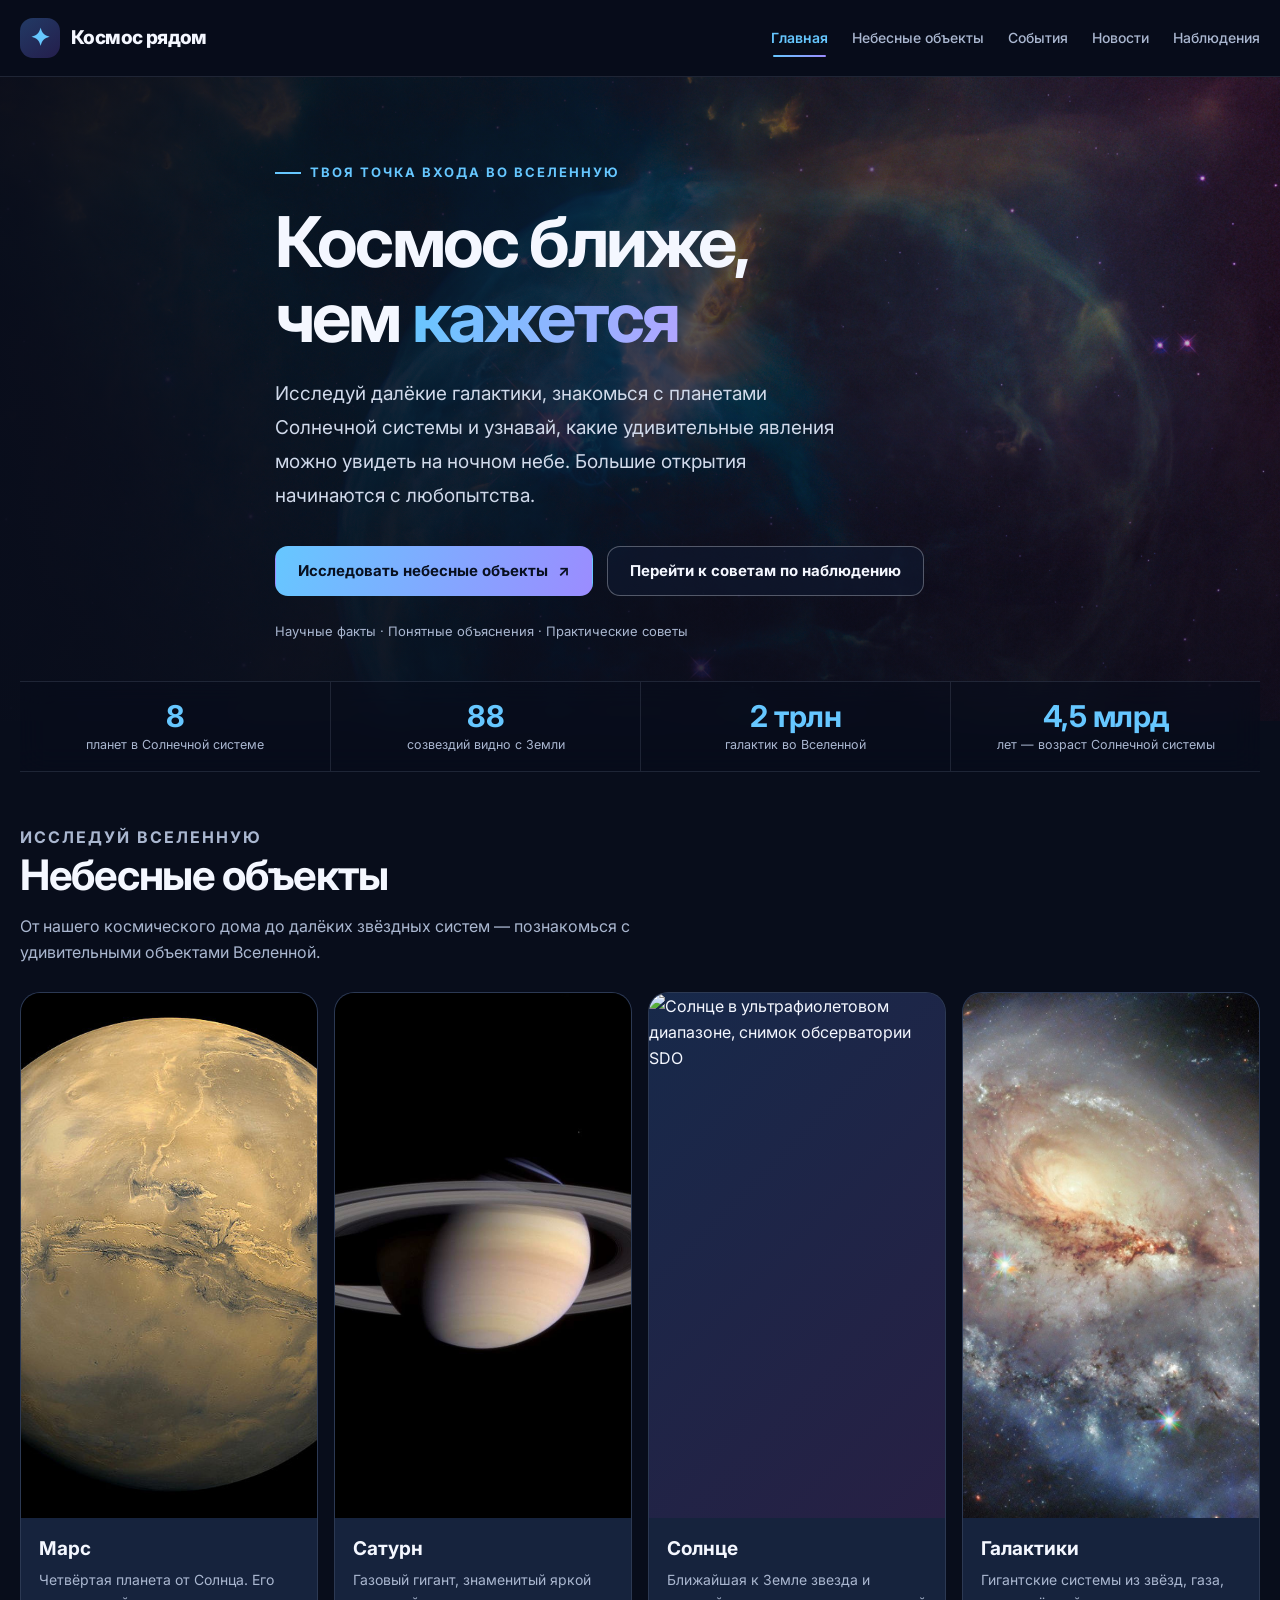
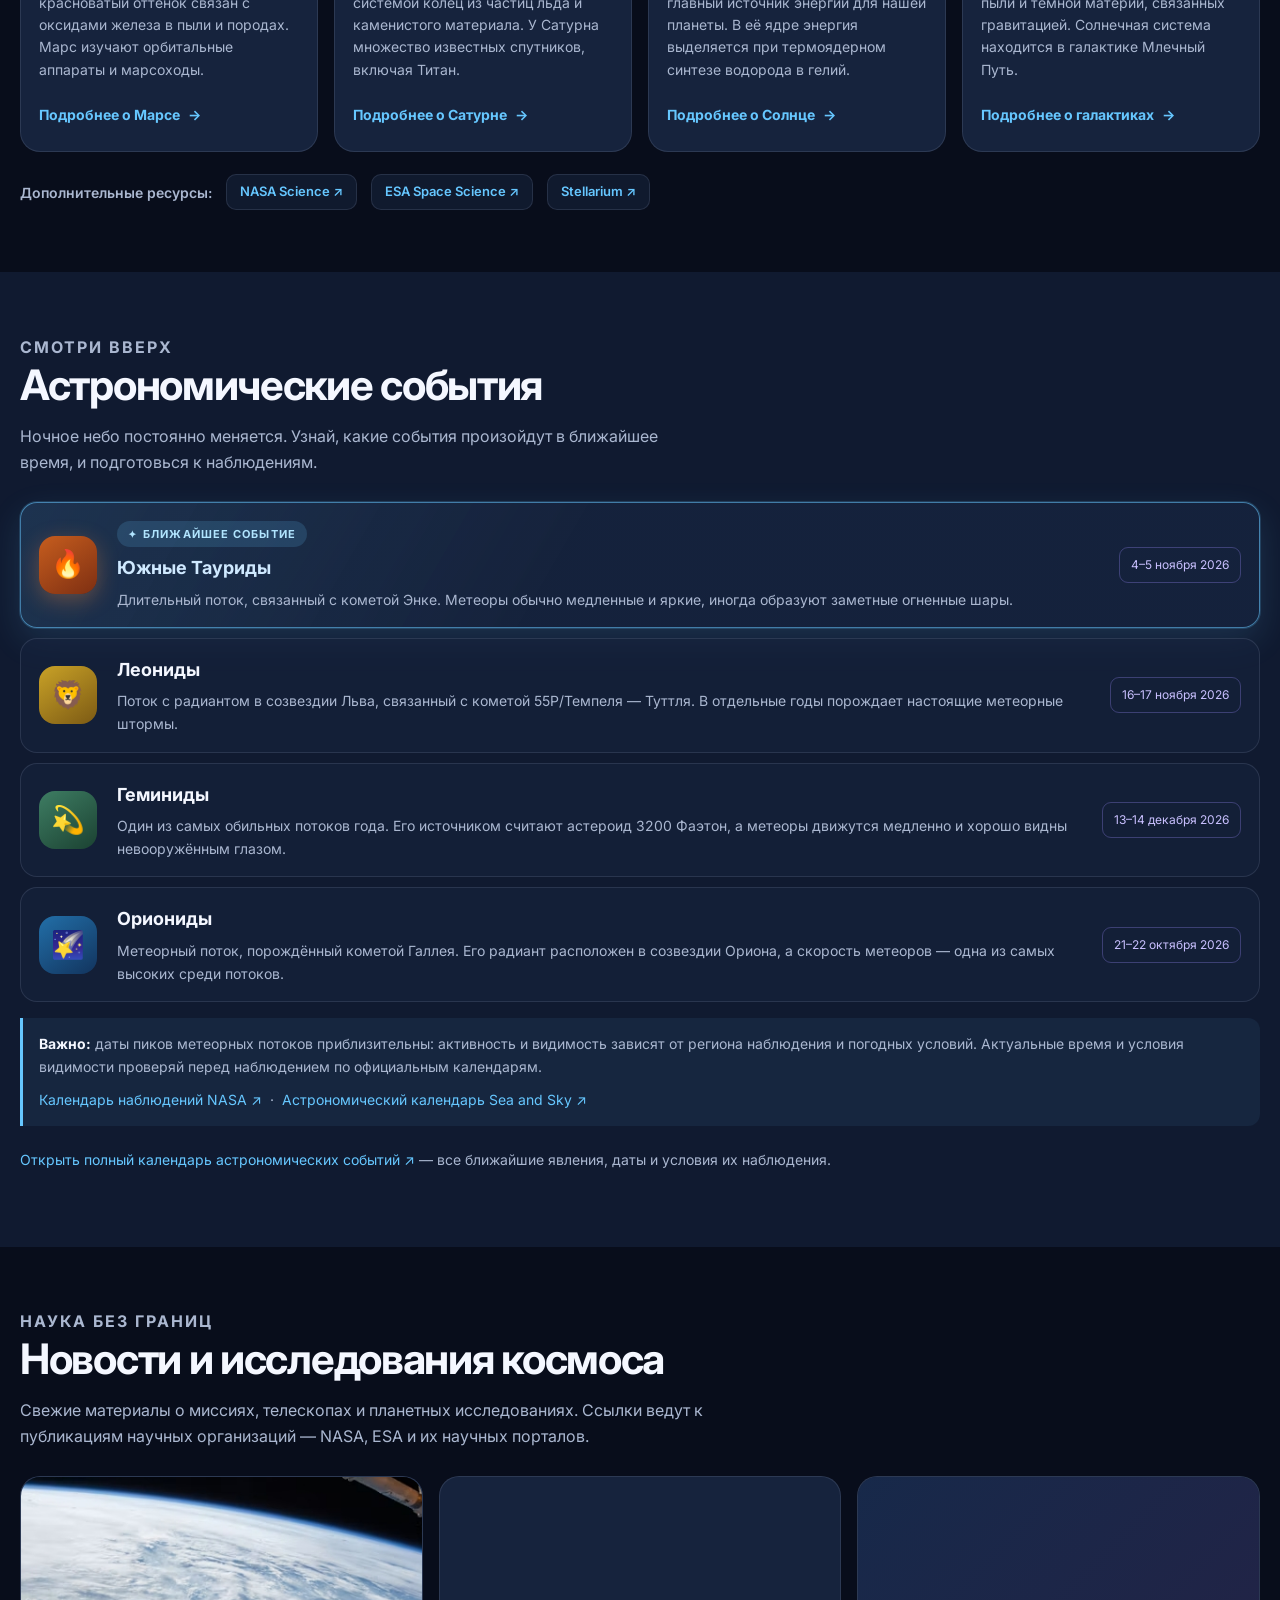
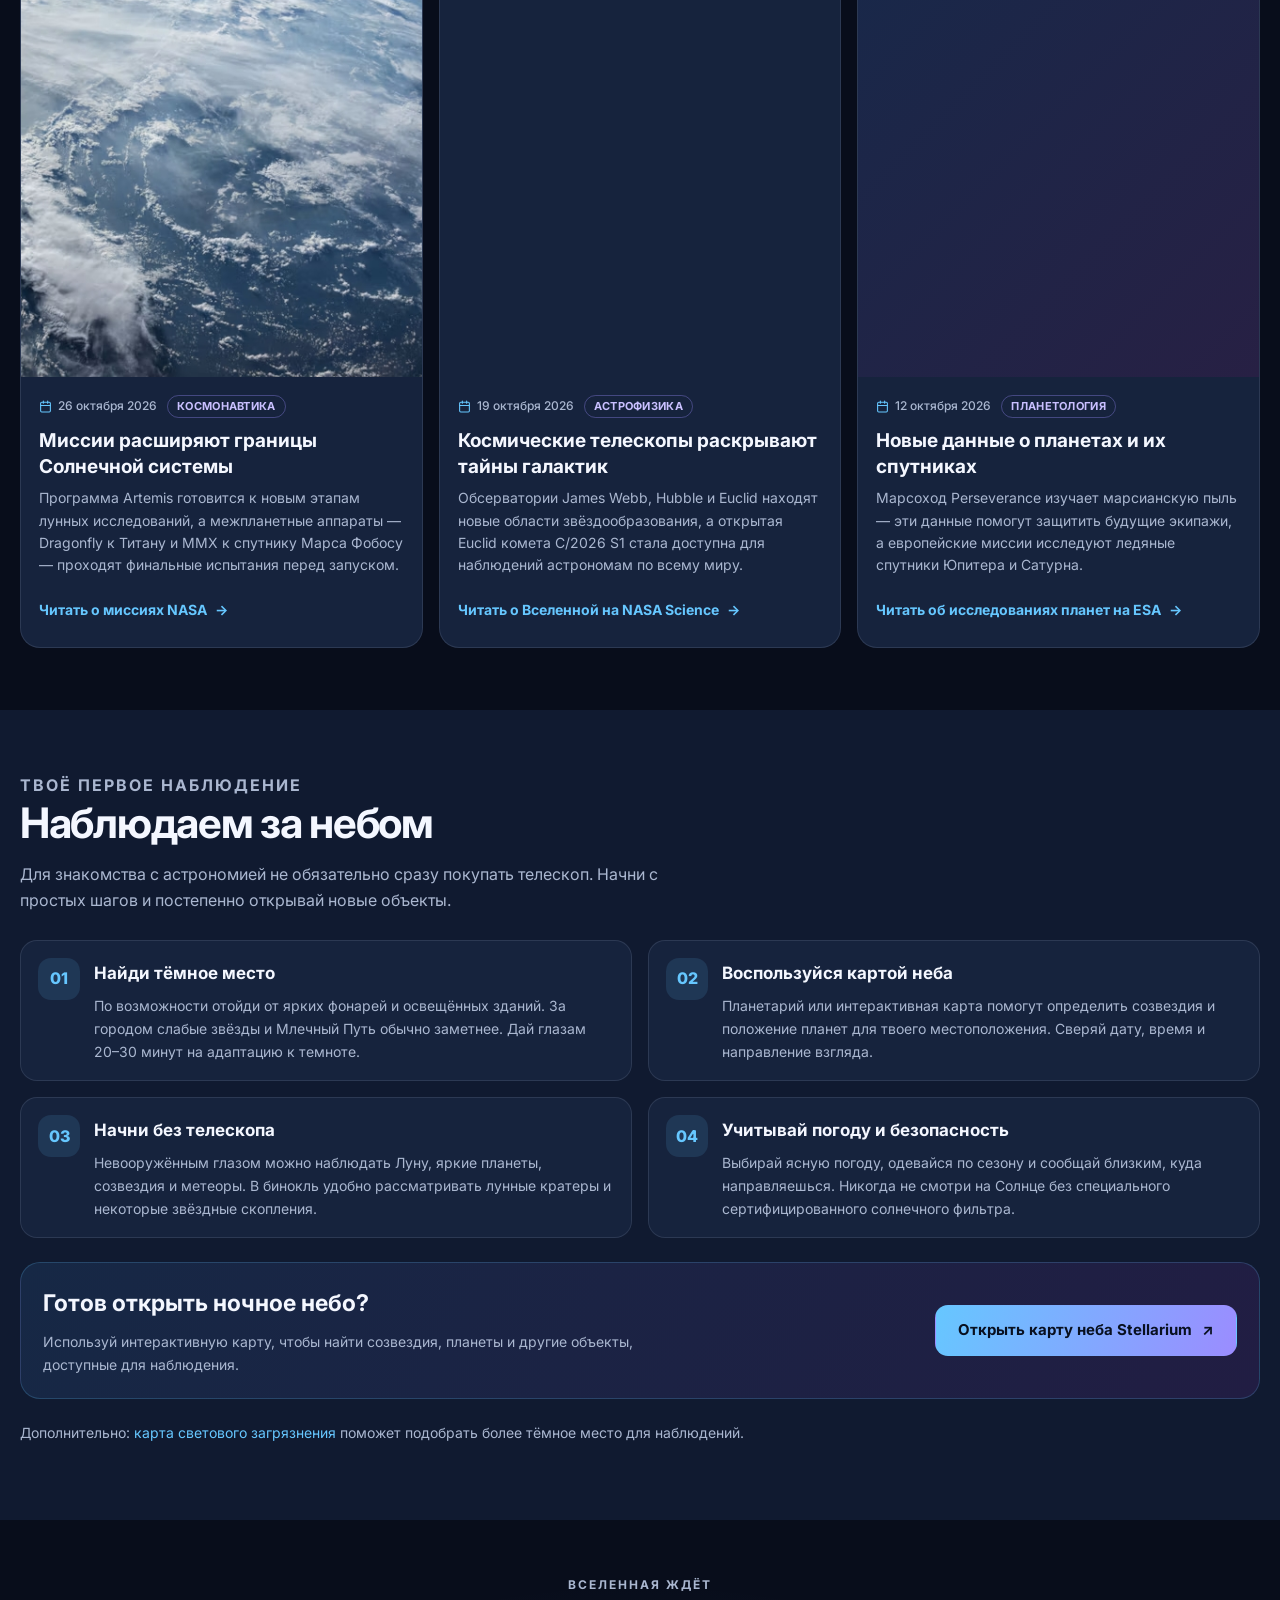
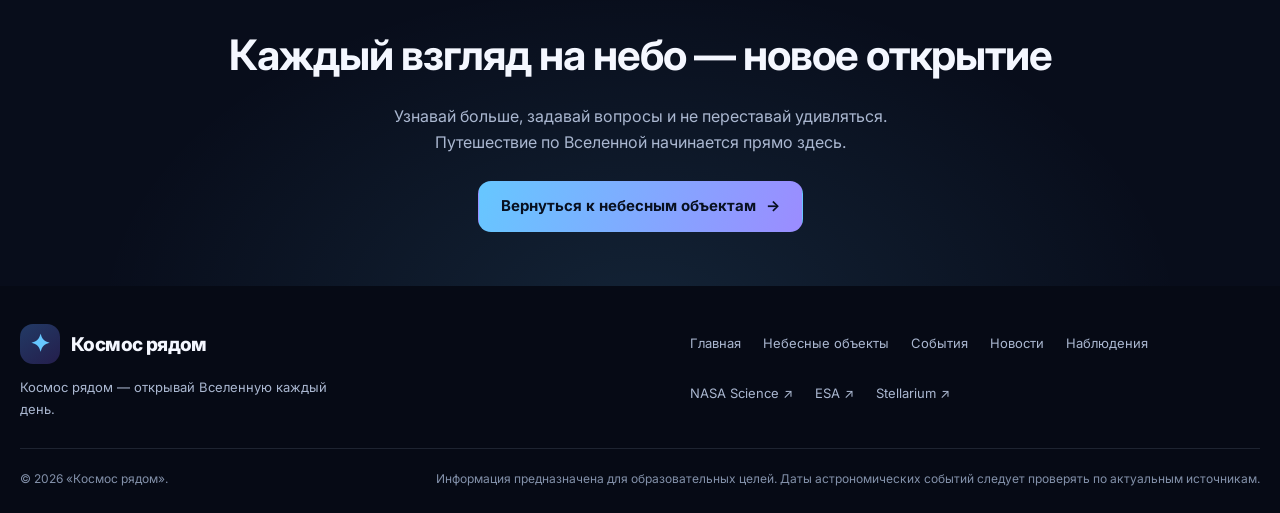
==== index.html @ 954c006a "Добавлены файлы проекта" ====
<!DOCTYPE html>
<html lang="ru">
<head>
  <meta charset="UTF-8">
  <meta name="viewport" content="width=device-width, initial-scale=1.0">
  <meta name="description" content="Космос рядом — новости космоса, астрономические события и советы по наблюдениям. Исследуй планеты, звёзды и галактики вместе с нами.">
  <meta name="theme-color" content="#080D1B">
  <meta name="author" content="Космос рядом">
  <meta name="robots" content="index, follow">
  <title>Космос рядом — новости космоса, события и наблюдения</title>
  <link rel="icon" type="image/svg+xml" href="favicon.svg">

  <meta property="og:type" content="website">
  <meta property="og:locale" content="ru_RU">
  <meta property="og:site_name" content="Космос рядом">
  <meta property="og:title" content="Космос рядом — новости космоса, события и наблюдения">
  <meta property="og:description" content="Новости космоса, астрономические события и советы по наблюдениям за ночным небом.">
  <meta property="og:image" content="https://images.unsplash.com/photo-1462331940025-496dfbfc7564?auto=format&fit=crop&w=1200&q=80">
  <meta name="twitter:card" content="summary_large_image">
  <meta name="twitter:title" content="Космос рядом — новости космоса, события и наблюдения">
  <meta name="twitter:description" content="Новости космоса, астрономические события и советы по наблюдениям за ночным небом.">
  <meta name="twitter:image" content="https://images.unsplash.com/photo-1462331940025-496dfbfc7564?auto=format&fit=crop&w=1200&q=80">

  <link rel="preload" as="image" href="screenshots/главный экран.jpg" fetchpriority="high">

  <link rel="preconnect" href="https://images.unsplash.com">
  <link rel="preconnect" href="https://fonts.googleapis.com">
  <link rel="preconnect" href="https://fonts.gstatic.com" crossorigin>
  <link href="https://fonts.googleapis.com/css2?family=Inter:wght@400;500;600;700;800&display=swap" rel="stylesheet">

  <link rel="stylesheet" href="CSS/style.css">

  <script type="application/ld+json">
  {
    "@context": "https://schema.org",
    "@type": "WebSite",
    "name": "Космос рядом",
    "description": "Новости космоса, астрономические события и советы по наблюдениям за ночным небом.",
    "inLanguage": "ru"
  }
  </script>

  <script type="application/ld+json">
  {
    "@context": "https://schema.org",
    "@type": "ItemList",
    "name": "Новости и исследования космоса",
    "itemListElement": [
      {
        "@type": "ListItem",
        "position": 1,
        "item": {
          "@type": "NewsArticle",
          "headline": "Миссии расширяют границы Солнечной системы",
          "datePublished": "2026-10-26",
          "description": "Программа Artemis, аппараты Dragonfly и MMX — свежие материалы о миссиях NASA и ESA."
        }
      },
      {
        "@type": "ListItem",
        "position": 2,
        "item": {
          "@type": "NewsArticle",
          "headline": "Космические телескопы раскрывают тайны галактик",
          "datePublished": "2026-10-19",
          "description": "Обсерватории James Webb, Hubble и Euclid о новых открытиях во Вселенной."
        }
      },
      {
        "@type": "ListItem",
        "position": 3,
        "item": {
          "@type": "NewsArticle",
          "headline": "Новые данные о планетах и их спутниках",
          "datePublished": "2026-10-12",
          "description": "Марсоход Perseverance и европейские миссии исследуют планеты и их спутники."
        }
      }
    ]
  }
  </script>
</head>

<body>
  <a class="skip-link" href="#main">Перейти к основному содержимому</a>

  <header class="site-header">
    <div class="container header-inner">
      <a class="brand" href="#home" aria-label="Космос рядом — на главную">
        <span class="brand-icon" aria-hidden="true">✦</span>
        <span>Космос рядом</span>
      </a>

      <button class="menu-toggle" type="button"
        aria-label="Открыть меню" aria-expanded="false"
        aria-controls="main-navigation">
        <span></span><span></span><span></span>
      </button>

      <nav class="nav" id="main-navigation" aria-label="Основная навигация">
        <ul class="nav-list">
          <li><a href="#home">Главная</a></li>
          <li><a href="#objects">Небесные объекты</a></li>
          <li><a href="#events">События</a></li>
          <li><a href="#news">Новости</a></li>
          <li><a href="#observations">Наблюдения</a></li>
        </ul>
      </nav>
    </div>
  </header>

  <main id="main">
    <section class="hero" id="home" aria-labelledby="hero-title">
      <div class="container hero-content">
        <p class="eyebrow">Твоя точка входа во Вселенную</p>
        <h1 id="hero-title">Космос ближе,<br>чем <span class="gradient-text">кажется</span></h1>
        <p class="hero-description">
          Исследуй далёкие галактики, знакомься с планетами Солнечной системы
          и узнавай, какие удивительные явления можно увидеть на ночном небе.
          Большие открытия начинаются с любопытства.
        </p>
        <div class="button-row">
          <a class="button" href="#objects">Исследовать небесные объекты <span aria-hidden="true">↗</span></a>
          <a class="button button-secondary" href="#observations">Перейти к советам по наблюдению</a>
        </div>
        <p class="hero-note">Научные факты · Понятные объяснения · Практические советы</p>
      </div>
    </section>

    <section class="stats" aria-label="Вселенная в цифрах">
      <div class="container">
        <div class="stats-panel">
          <div class="stat-item">
            <span class="stat-value">8</span>
            <span class="stat-label">планет в Солнечной системе</span>
          </div>
          <div class="stat-item">
            <span class="stat-value">88</span>
            <span class="stat-label">созвездий видно с Земли</span>
          </div>
          <div class="stat-item">
            <span class="stat-value">2 трлн</span>
            <span class="stat-label">галактик во Вселенной</span>
          </div>
          <div class="stat-item">
            <span class="stat-value">4,5 млрд</span>
            <span class="stat-label">лет — возраст Солнечной системы</span>
          </div>
        </div>
      </div>
    </section>

    <section class="section" id="objects" aria-labelledby="objects-title">
      <div class="container">
        <div class="section-heading">
          <p class="section-label">Исследуй Вселенную</p>
          <h2 id="objects-title">Небесные объекты</h2>
          <p>От нашего космического дома до далёких звёздных систем —
            познакомься с удивительными объектами Вселенной.</p>
        </div>

        <div class="object-grid">
          <article class="card">
            <img class="card-image"
              src="screenshots/марс1.jpg"
              alt="Красноватая поверхность Марса" width="700" height="525"
              loading="lazy" decoding="async">
            <div class="card-content">
              <h3>Марс</h3>
              <p>Четвёртая планета от Солнца. Его красноватый оттенок связан
                с оксидами железа в пыли и породах. Марс изучают орбитальные
                аппараты и марсоходы.</p>
              <a class="text-link" href="https://science.nasa.gov/mars/"
                target="_blank" rel="noopener noreferrer">
                Подробнее о Марсе <span aria-hidden="true">→</span>
              </a>
            </div>
          </article>

          <article class="card">
            <img class="card-image"
              src="screenshots/сатурн1.jpg"
              alt="Сатурн с его выразительной системой колец" width="700" height="525"
              loading="lazy" decoding="async">
            <div class="card-content">
              <h3>Сатурн</h3>
              <p>Газовый гигант, знаменитый яркой системой колец из частиц
                льда и каменистого материала. У Сатурна множество известных
                спутников, включая Титан.</p>
              <a class="text-link" href="https://science.nasa.gov/saturn/"
                target="_blank" rel="noopener noreferrer">
                Подробнее о Сатурне <span aria-hidden="true">→</span>
              </a>
            </div>
          </article>

          <article class="card">
            <img class="card-image"
              src="https://upload.wikimedia.org/wikipedia/commons/thumb/8/80/SDO_20160511_001147_4096_0171_%28AIA%29.jpg/1280px-SDO_20160511_001147_4096_0171_%28AIA%29.jpg"
              alt="Солнце в ультрафиолетовом диапазоне, снимок обсерватории SDO"
              width="700" height="525" loading="lazy" decoding="async">
            <div class="card-content">
              <h3>Солнце</h3>
              <p>Ближайшая к Земле звезда и главный источник энергии для
                нашей планеты. В её ядре энергия выделяется при термоядерном
                синтезе водорода в гелий.</p>
              <a class="text-link" href="https://science.nasa.gov/sun/"
                target="_blank" rel="noopener noreferrer">
                Подробнее о Солнце <span aria-hidden="true">→</span>
              </a>
            </div>
          </article>

          <article class="card">
            <img class="card-image"
              src="screenshots/галактика1.jpg"
              alt="Звёзды и светящиеся облака далёкой галактики" width="700" height="525"
              loading="lazy" decoding="async">
            <div class="card-content">
              <h3>Галактики</h3>
              <p>Гигантские системы из звёзд, газа, пыли и тёмной материи,
                связанных гравитацией. Солнечная система находится в
                галактике Млечный Путь.</p>
              <a class="text-link" href="https://science.nasa.gov/universe/galaxies/"
                target="_blank" rel="noopener noreferrer">
                Подробнее о галактиках <span aria-hidden="true">→</span>
              </a>
            </div>
          </article>
        </div>
        <div class="resource-links">
          <span class="resource-links-label">Дополнительные ресурсы:</span>
          <a href="https://science.nasa.gov/" target="_blank" rel="noopener noreferrer">NASA Science ↗</a>
          <a href="https://www.esa.int/Science_Exploration/Space_Science"
            target="_blank" rel="noopener noreferrer">ESA Space Science ↗</a>
          <a href="https://stellarium-web.org/"
            target="_blank" rel="noopener noreferrer">Stellarium ↗</a>
        </div>
      </div>
    </section>

    <section class="section section-alt" id="events" aria-labelledby="events-title">
      <div class="container">
        <div class="section-heading">
          <p class="section-label">Смотри вверх</p>
          <h2 id="events-title">Астрономические события</h2>
          <p>Ночное небо постоянно меняется. Узнай, какие события произойдут
            в ближайшее время, и подготовься к наблюдениям.</p>
        </div>

        <div class="event-list">
          <!-- Ближайшее предстоящее событие (актуально на 27.10.2026): Южные Тауриды 4–5 ноября -->
          <article class="event-item event-item--highlight">
            <div class="event-icon event-icon--orange" aria-hidden="true">🔥</div>
            <div>
              <span class="event-soon">Ближайшее событие</span>
              <h3>Южные Тауриды</h3>
              <p>Длительный поток, связанный с кометой Энке. Метеоры обычно
                медленные и яркие, иногда образуют заметные огненные шары.</p>
            </div>
            <span class="event-tag">4–5 ноября 2026</span>
          </article>

          <article class="event-item">
            <div class="event-icon event-icon--gold" aria-hidden="true">🦁</div>
            <div>
              <h3>Леониды</h3>
              <p>Поток с радиантом в созвездии Льва, связанный с кометой
                55P/Темпеля — Туттля. В отдельные годы порождает настоящие
                метеорные штормы.</p>
            </div>
            <span class="event-tag">16–17 ноября 2026</span>
          </article>

          <article class="event-item">
            <div class="event-icon event-icon--green" aria-hidden="true">💫</div>
            <div>
              <h3>Геминиды</h3>
              <p>Один из самых обильных потоков года. Его источником считают
                астероид 3200 Фаэтон, а метеоры движутся медленно и хорошо
                видны невооружённым глазом.</p>
            </div>
            <span class="event-tag">13–14 декабря 2026</span>
          </article>

          <!-- Событие уже прошло (21–22 октября 2026) — размещено последним -->
          <article class="event-item">
            <div class="event-icon event-icon--blue" aria-hidden="true">🌠</div>
            <div>
              <h3>Ориониды</h3>
              <p>Метеорный поток, порождённый кометой Галлея. Его радиант
                расположен в созвездии Ориона, а скорость метеоров — одна
                из самых высоких среди потоков.</p>
            </div>
            <span class="event-tag">21–22 октября 2026</span>
          </article>
        </div>

        <div class="notice">
          <strong>Важно:</strong> даты пиков метеорных потоков приблизительны:
          активность и видимость зависят от региона наблюдения и погодных
          условий. Актуальные время и условия видимости проверяй перед
          наблюдением по официальным календарям.
          <p style="margin: 10px 0 0;">
            <a href="https://science.nasa.gov/skywatching/"
              target="_blank" rel="noopener noreferrer">Календарь наблюдений NASA ↗</a>
            &nbsp;·&nbsp;
            <a href="https://www.seasky.org/astronomy/astronomy-calendar-current.html"
              target="_blank" rel="noopener noreferrer">Астрономический календарь Sea and Sky ↗</a>
          </p>
        </div>

        <p class="section-bottom">
          <a href="https://science.nasa.gov/skywatching/"
            target="_blank" rel="noopener noreferrer">
            Открыть полный календарь астрономических событий ↗
          </a>
          — все ближайшие явления, даты и условия их наблюдения.
        </p>
      </div>
    </section>

    <section class="section" id="news" aria-labelledby="news-title">
      <div class="container">
        <div class="section-heading">
          <p class="section-label">Наука без границ</p>
          <h2 id="news-title">Новости и исследования космоса</h2>
          <p>Свежие материалы о миссиях, телескопах и планетных исследованиях.
            Ссылки ведут к публикациям научных организаций — NASA, ESA
            и их научных порталов.</p>
        </div>

        <div class="news-grid">
          <article class="card news-card" aria-labelledby="news-1-title">
            <img class="card-image"
              src="screenshots/спутник.jpg"
              alt="Искусственный спутник на орбите, вид из космоса" width="800" height="500"
              loading="lazy" decoding="async">
            <div class="card-content">
              <div class="news-meta">
                <time datetime="2026-10-26">26 октября 2026</time>
                <span class="news-category">Космонавтика</span>
              </div>
              <h3 id="news-1-title">Миссии расширяют границы Солнечной системы</h3>
              <p>Программа Artemis готовится к новым этапам лунных исследований,
                а межпланетные аппараты — Dragonfly к Титану и MMX к спутнику
                Марса Фобосу — проходят финальные испытания перед запуском.</p>
              <a class="text-link" href="https://www.nasa.gov/missions/"
                target="_blank" rel="noopener noreferrer">
                Читать о миссиях NASA <span aria-hidden="true">→</span>
              </a>
            </div>
          </article>

          <article class="card news-card" aria-labelledby="news-2-title">
            <img class="card-image"
              src="screenshots/галактика2.jpg"
              alt="Звёздные скопления и газовые облака в космосе"
              width="800" height="500" loading="lazy" decoding="async">
            <div class="card-content">
              <div class="news-meta">
                <time datetime="2026-10-19">19 октября 2026</time>
                <span class="news-category">Астрофизика</span>
              </div>
              <h3 id="news-2-title">Космические телескопы раскрывают тайны галактик</h3>
              <p>Обсерватории James Webb, Hubble и Euclid находят новые области
                звёздообразования, а открытая Euclid комета C/2026 S1 стала
                доступна для наблюдений астрономам по всему миру.</p>
              <a class="text-link" href="https://science.nasa.gov/universe/"
                target="_blank" rel="noopener noreferrer">
                Читать о Вселенной на NASA Science <span aria-hidden="true">→</span>
              </a>
            </div>
          </article>

          <article class="card news-card" aria-labelledby="news-3-title">
            <img class="card-image"
              src="screenshots/планеты.jpg"
              alt="Планета Сатурн, объект планетных исследований"
              width="800" height="500" loading="lazy" decoding="async">
            <div class="card-content">
              <div class="news-meta">
                <time datetime="2026-10-12">12 октября 2026</time>
                <span class="news-category">Планетология</span>
              </div>
              <h3 id="news-3-title">Новые данные о планетах и их спутниках</h3>
              <p>Марсоход Perseverance изучает марсианскую пыль — эти данные
                помогут защитить будущие экипажи, а европейские миссии исследуют
                ледяные спутники Юпитера и Сатурна.</p>
              <a class="text-link" href="https://www.esa.int/Science_Exploration/Space_Science"
                target="_blank" rel="noopener noreferrer">
                Читать об исследованиях планет на ESA <span aria-hidden="true">→</span>
              </a>
            </div>
          </article>
        </div>
      </div>
    </section>

    <section class="section section-alt" id="observations" aria-labelledby="observations-title">
      <div class="container">
        <div class="section-heading">
          <p class="section-label">Твоё первое наблюдение</p>
          <h2 id="observations-title">Наблюдаем за небом</h2>
          <p>Для знакомства с астрономией не обязательно сразу покупать телескоп.
            Начни с простых шагов и постепенно открывай новые объекты.</p>
        </div>

        <div class="tips-grid">
          <article class="tip-card">
            <span class="tip-number" aria-hidden="true">01</span>
            <div>
              <h3>Найди тёмное место</h3>
              <p>По возможности отойди от ярких фонарей и освещённых зданий.
                За городом слабые звёзды и Млечный Путь обычно заметнее.
                Дай глазам 20–30 минут на адаптацию к темноте.</p>
            </div>
          </article>

          <article class="tip-card">
            <span class="tip-number" aria-hidden="true">02</span>
            <div>
              <h3>Воспользуйся картой неба</h3>
              <p>Планетарий или интерактивная карта помогут определить
                созвездия и положение планет для твоего местоположения.
                Сверяй дату, время и направление взгляда.</p>
            </div>
          </article>

          <article class="tip-card">
            <span class="tip-number" aria-hidden="true">03</span>
            <div>
              <h3>Начни без телескопа</h3>
              <p>Невооружённым глазом можно наблюдать Луну, яркие планеты,
                созвездия и метеоры. В бинокль удобно рассматривать лунные
                кратеры и некоторые звёздные скопления.</p>
            </div>
          </article>

          <article class="tip-card">
            <span class="tip-number" aria-hidden="true">04</span>
            <div>
              <h3>Учитывай погоду и безопасность</h3>
              <p>Выбирай ясную погоду, одевайся по сезону и сообщай близким,
                куда направляешься. Никогда не смотри на Солнце без
                специального сертифицированного солнечного фильтра.</p>
            </div>
          </article>
        </div>

        <div class="observation-cta">
          <div>
            <h3>Готов открыть ночное небо?</h3>
            <p>Используй интерактивную карту, чтобы найти созвездия,
              планеты и другие объекты, доступные для наблюдения.</p>
          </div>
          <a class="button" href="https://stellarium-web.org/"
            target="_blank" rel="noopener noreferrer">
            Открыть карту неба Stellarium <span aria-hidden="true">↗</span>
          </a>
        </div>

        <p class="section-bottom">
          Дополнительно:
          <a href="https://www.lightpollutionmap.info/"
            target="_blank" rel="noopener noreferrer">карта светового загрязнения</a>
          поможет подобрать более тёмное место для наблюдений.
        </p>
      </div>
    </section>

    <section class="closing" aria-labelledby="closing-title">
      <div class="container">
        <p class="section-label">Вселенная ждёт</p>
        <h2 id="closing-title">Каждый взгляд на небо — новое открытие</h2>
        <p>Узнавай больше, задавай вопросы и не переставай удивляться.
          Путешествие по Вселенной начинается прямо здесь.</p>
        <a class="button" href="#objects">Вернуться к небесным объектам <span aria-hidden="true">→</span></a>
      </div>
    </section>
  </main>

  <footer class="site-footer">
    <div class="container">
      <div class="footer-main">
        <div class="footer-brand">
          <a class="brand" href="#home">
            <span class="brand-icon" aria-hidden="true">✦</span>
            <span>Космос рядом</span>
          </a>
          <p>Космос рядом — открывай Вселенную каждый день.</p>
        </div>

        <nav class="footer-links" aria-label="Навигация в подвале">
          <a href="#home">Главная</a>
          <a href="#objects">Небесные объекты</a>
          <a href="#events">События</a>
          <a href="#news">Новости</a>
          <a href="#observations">Наблюдения</a>
          <a href="https://science.nasa.gov/"
            target="_blank" rel="noopener noreferrer">NASA Science ↗</a>
          <a href="https://www.esa.int/"
            target="_blank" rel="noopener noreferrer">ESA ↗</a>
          <a href="https://stellarium-web.org/"
            target="_blank" rel="noopener noreferrer">Stellarium ↗</a>
        </nav>
      </div>

      <div class="footer-bottom">
        <p>© <span id="current-year">2026</span> «Космос рядом».</p>
        <p>Информация предназначена для образовательных целей.
          Даты астрономических событий следует проверять по актуальным источникам.</p>
      </div>
    </div>
  </footer>

  <script src="js/main.js"></script>
</body>
</html>
---- CSS/style.css ----
:root {
  --bg: #080D1B;
  --section: #101A30;
  --card: #16233D;
  --text: #F4F7FF;
  --muted: #AAB7D0;
  --blue: #66C7FF;
  --purple: #9B8CFF;
  --border: rgba(170, 183, 208, .15);
  --radius: 20px;
  --container: 1700px;
  --header-height: 76px;
}

* {
  box-sizing: border-box;
}

html {
  scroll-behavior: smooth;
  scroll-padding-top: calc(var(--header-height) + 18px);
}

body {
  margin: 0;
  background: var(--bg);
  color: var(--text);
  font-family: Inter, -apple-system, BlinkMacSystemFont, "Segoe UI",
    sans-serif;
  font-size: 16px;
  line-height: 1.65;
  overflow-wrap: break-word;
}

img {
  display: block;
  max-width: 100%;
}

a {
  color: var(--blue);
  text-decoration: none;
}

a:hover {
  color: #B1E5FF;
}

a:focus-visible,
button:focus-visible {
  outline: 3px solid var(--blue);
  outline-offset: 4px;
}

button,
a {
  -webkit-tap-highlight-color: transparent;
}

button {
  font: inherit;
}

.container {
  width: min(var(--container), calc(100% - 40px));
  margin-inline: auto;
}

.skip-link {
  position: fixed;
  top: 8px;
  left: 8px;
  z-index: 2000;
  padding: 12px 16px;
  color: var(--bg);
  background: var(--blue);
  border-radius: 8px;
  transform: translateY(-160%);
}

.skip-link:focus {
  transform: translateY(0);
}

.site-header {
  position: sticky;
  top: 0;
  z-index: 1000;
  min-height: var(--header-height);
  background: rgba(8, 13, 27, .94);
  border-bottom: 1px solid var(--border);
  backdrop-filter: blur(18px);
}

.header-inner {
  min-height: var(--header-height);
  display: flex;
  align-items: center;
  justify-content: space-between;
  gap: 20px;
}

.brand {
  display: inline-flex;
  align-items: center;
  gap: 11px;
  color: var(--text);
  font-size: 19px;
  font-weight: 800;
  letter-spacing: -.6px;
  white-space: nowrap;
}

.brand-icon {
  display: grid;
  width: 40px;
  height: 40px;
  place-items: center;
  border-radius: 13px;
  color: var(--blue);
  background: linear-gradient(145deg, #223A65, #241E4C);
  font-size: 24px;
}

.nav-list {
  display: flex;
  align-items: center;
  gap: 24px;
  margin: 0;
  padding: 0;
  list-style: none;
}

.nav-list a {
  position: relative;
  display: inline-flex;
  align-items: center;
  min-height: 44px;
  color: var(--muted);
  font-size: 14px;
  font-weight: 500;
  transition: color .2s ease;
}

.nav-list a::after {
  position: absolute;
  right: 2px;
  bottom: 3px;
  left: 2px;
  height: 2px;
  content: "";
  border-radius: 2px;
  background: linear-gradient(90deg, var(--blue), #9B8CFF);
  opacity: 0;
  transform: scaleX(.35);
  transition: opacity .25s ease, transform .25s ease;
}

.nav-list a:hover,
.nav-list a:focus-visible {
  color: var(--blue);
}

.nav-list a.is-active {
  color: var(--blue);
  font-weight: 600;
}

.nav-list a.is-active::after {
  opacity: 1;
  transform: scaleX(1);
}

.menu-toggle {
  display: none;
  width: 46px;
  height: 46px;
  padding: 10px;
  border: 1px solid var(--border);
  border-radius: 12px;
  background: var(--card);
  color: var(--text);
  cursor: pointer;
}

.menu-toggle span {
  display: block;
  width: 22px;
  height: 2px;
  margin: 5px auto;
  background: currentColor;
  border-radius: 2px;
}

.hero {
  position: relative;
  isolation: isolate;
  display: flex;
  min-height: 560px;
  align-items: center;
  overflow: hidden;
  background: #0B1226;
}

.hero::before {
  position: absolute;
  z-index: -2;
  inset: 0;
  content: "";
  background:
    linear-gradient(90deg, rgba(8,13,27,.97) 0%,
      rgba(8,13,27,.82) 43%, rgba(8,13,27,.2) 100%),
    linear-gradient(0deg, rgba(8,13,27,.6), transparent 60%),
    url("../screenshots/главный экран.jpg")
    center 45% / cover no-repeat;
}

.hero::after {
  position: absolute;
  z-index: -1;
  top: 8%;
  right: 8%;
  width: 300px;
  height: 300px;
  content: "";
  background: rgba(102,199,255,.12);
  filter: blur(100px);
  border-radius: 50%;
  pointer-events: none;
}

.hero-content {
  max-width: 730px;
  padding-block: 78px;
}

.eyebrow {
  display: inline-flex;
  align-items: center;
  gap: 9px;
  margin: 0 0 20px;
  color: var(--blue);
  font-size: 13px;
  font-weight: 700;
  letter-spacing: 2px;
  text-transform: uppercase;
}

.eyebrow::before {
  width: 26px;
  height: 2px;
  content: "";
  background: var(--blue);
}

h1,
h2,
h3,
p {
  margin-top: 0;
}

h1 {
  max-width: 760px;
  margin-bottom: 22px;
  font-size: clamp(38px, 6.3vw, 70px);
  line-height: 1.08;
  letter-spacing: -2.8px;
}

.gradient-text {
  color: var(--blue);
  background: linear-gradient(100deg, #66C7FF, #B1A5FF);
  -webkit-background-clip: text;
  background-clip: text;
  -webkit-text-fill-color: transparent;
}

.hero-description {
  max-width: 570px;
  margin-bottom: 32px;
  color: #D0D9EA;
  font-size: clamp(16px, 2vw, 19px);
  line-height: 1.8;
}

.button-row {
  display: flex;
  flex-wrap: wrap;
  align-items: center;
  gap: 14px;
}

.button {
  display: inline-flex;
  min-height: 50px;
  align-items: center;
  justify-content: center;
  gap: 10px;
  padding: 12px 22px;
  border: 1px solid transparent;
  border-radius: 13px;
  background: linear-gradient(110deg, #66C7FF, #9B8CFF);
  color: #081020;
  font-size: 15px;
  font-weight: 700;
  text-align: center;
  cursor: pointer;
  transition: transform .2s ease, box-shadow .2s ease;
}

.button:hover {
  color: #081020;
  box-shadow: 0 8px 30px rgba(102,199,255,.2);
  transform: translateY(-2px);
}

.button-secondary {
  border-color: rgba(244,247,255,.3);
  background: rgba(16,26,48,.65);
  color: var(--text);
}

.button-secondary:hover {
  color: var(--text);
  background: rgba(22,35,61,.95);
}

.hero-note {
  margin: 25px 0 0;
  color: var(--muted);
  font-size: 13px;
}

/* Статистика: минималистичный переход от главного экрана к контенту */
.stats {
  position: relative;
  z-index: 2;
  margin-top: -40px;
  padding-bottom: 26px;
}

.stats + .section {
  padding-top: 26px;
}

.stats-panel {
  display: grid;
  grid-template-columns: repeat(4, minmax(0, 1fr));
  border-top: 1px solid var(--border);
  border-bottom: 1px solid var(--border);
  background: rgba(8, 13, 27, .6);
  backdrop-filter: blur(14px);
  -webkit-backdrop-filter: blur(14px);
}

.stat-item {
  min-width: 0;
  padding: 16px 14px;
  text-align: center;
}

.stat-item + .stat-item {
  border-left: 1px solid var(--border);
}

.stat-value {
  display: block;
  margin-bottom: 2px;
  font-size: clamp(23px, 3vw, 30px);
  font-weight: 700;
  line-height: 1.2;
  letter-spacing: -.5px;
  color: var(--blue);
}

.stat-label {
  display: block;
  color: var(--muted);
  font-size: 12.5px;
  line-height: 1.5;
}

.section {
  padding-block: 62px;
}

.section-alt {
  background: var(--section);
}

.section-heading {
  max-width: 690px;
  margin-bottom: 26px;
}

.section-heading h2 {
  margin-bottom: 12px;
  font-size: clamp(29px, 4vw, 42px);
  line-height: 1.2;
  letter-spacing: -1.3px;
}

.section-heading p {
  margin-bottom: 0;
  color: var(--muted);
  font-size: 16px;
}

.section-label {
  margin-bottom: 12px;
  color: var(--purple);
  font-size: 12px;
  font-weight: 700;
  letter-spacing: 2px;
  text-transform: uppercase;
}

.object-grid,
.news-grid,
.tips-grid {
  display: grid;
  grid-template-columns: repeat(4, minmax(0, 1fr));
  gap: 16px;
}

.card {
  display: flex;
  min-width: 0;
  flex-direction: column;
  overflow: hidden;
  border: 1px solid var(--border);
  border-radius: var(--radius);
  background: var(--card);
  transition: border-color .2s ease, transform .2s ease;
}

.card:hover,
.card:focus-within {
  border-color: rgba(102,199,255,.45);
  transform: translateY(-4px);
}

.card-image {
  width: 100%;
  aspect-ratio: 4 / 3;
  object-fit: cover;
  background: linear-gradient(135deg, #17294A, #272044);
}

.card-content {
  display: flex;
  flex: 1;
  flex-direction: column;
  align-items: flex-start;
  padding: 18px;
}

.card h3 {
  margin-bottom: 8px;
  font-size: 19px;
  line-height: 1.35;
}

.card p {
  margin-bottom: 14px;
  color: var(--muted);
  font-size: 14px;
  line-height: 1.6;
}

.text-link {
  display: inline-flex;
  min-height: 38px;
  align-items: center;
  gap: 8px;
  margin-top: auto;
  font-size: 14px;
  font-weight: 700;
}

.text-link span {
  transition: transform .2s ease;
}

.text-link:hover span,
.text-link:focus-visible span {
  transform: translateX(4px);
}

.section-bottom {
  margin-top: 22px;
  color: var(--muted);
  font-size: 14px;
}

.resource-links {
  display: flex;
  flex-wrap: wrap;
  align-items: center;
  gap: 8px 14px;
  margin-top: 22px;
  color: var(--muted);
  font-size: 14px;
}

.resource-links-label {
  font-weight: 600;
}

.resource-links a {
  display: inline-flex;
  min-height: 36px;
  align-items: center;
  gap: 6px;
  padding: 6px 13px;
  border: 1px solid var(--border);
  border-radius: 10px;
  background: rgba(22,35,61,.6);
  color: var(--blue);
  font-size: 13px;
  font-weight: 600;
  transition: border-color .2s ease, color .2s ease, background .2s ease;
}

.resource-links a:hover {
  border-color: rgba(102,199,255,.5);
  background: var(--card);
  color: #B1E5FF;
}

.event-list {
  display: grid;
  gap: 10px;
}

.event-item {
  display: grid;
  grid-template-columns: 60px minmax(0, 1fr) auto;
  align-items: center;
  gap: 18px;
  padding: 16px 18px;
  border: 1px solid var(--border);
  border-radius: 17px;
  background: rgba(22,35,61,.65);
}

.event-icon {
  display: grid;
  width: 58px;
  height: 58px;
  place-items: center;
  border-radius: 16px;
  background: linear-gradient(145deg, #253A63, #302850);
  font-size: 27px;
}

.event-icon--blue {
  background: linear-gradient(145deg, #226FA8, #12345E);
}

.event-icon--orange {
  background: linear-gradient(145deg, #C65D1E, #7E2F12);
}

.event-icon--gold {
  background: linear-gradient(145deg, #C9A227, #7C5A14);
}

.event-icon--green {
  background: linear-gradient(145deg, #3E7D63, #1B4232);
}

.event-item h3 {
  margin-bottom: 5px;
  font-size: 18px;
}

.event-item p {
  margin: 0;
  color: var(--muted);
  font-size: 14px;
}

.event-tag {
  display: inline-block;
  padding: 7px 11px;
  border: 1px solid rgba(155,140,255,.3);
  border-radius: 9px;
  color: #C9C0FF;
  font-size: 12px;
  white-space: nowrap;
}

.event-soon {
  display: inline-flex;
  align-items: center;
  gap: 6px;
  margin: 0 0 6px;
  padding: 4px 11px;
  border-radius: 999px;
  background: rgba(102,199,255,.16);
  color: #B1E5FF;
  font-size: 11px;
  font-weight: 700;
  letter-spacing: 1.1px;
  text-transform: uppercase;
}

.event-soon::before {
  content: "✦";
  font-size: 10px;
}

.event-item--highlight {
  border-color: rgba(102,199,255,.55);
  background:
    linear-gradient(120deg, rgba(102,199,255,.12), rgba(22,35,61,.7) 45%),
    rgba(22,35,61,.65);
  box-shadow: 0 0 0 1px rgba(102,199,255,.18), 0 12px 34px rgba(102,199,255,.14);
}

.event-item--highlight h3 {
  color: #CFE9FF;
}

.event-item--highlight .event-icon {
  box-shadow: 0 6px 22px rgba(255,140,60,.32);
}

.notice {
  margin-top: 16px;
  padding: 14px 16px;
  border-left: 3px solid var(--blue);
  border-radius: 0 12px 12px 0;
  background: rgba(102,199,255,.07);
  color: var(--muted);
  font-size: 14px;
}

.notice strong {
  color: var(--text);
}

.news-grid {
  grid-template-columns: repeat(3, minmax(0, 1fr));
}

.news-grid .card-image {
  aspect-ratio: 16 / 10;
}

.news-grid .card-content {
  min-height: 225px;
}

.news-meta {
  display: flex;
  flex-wrap: wrap;
  align-items: center;
  gap: 8px 10px;
  margin-bottom: 10px;
  color: var(--muted);
  font-size: 12px;
  font-weight: 500;
  line-height: 1.4;
}

.news-meta time {
  display: inline-flex;
  align-items: center;
  gap: 6px;
  white-space: nowrap;
}

.news-meta time::before {
  width: 13px;
  height: 13px;
  flex: 0 0 13px;
  content: "";
  background:
    url("data:image/svg+xml,%3Csvg xmlns='http://www.w3.org/2000/svg' viewBox='0 0 24 24' fill='none' stroke='%2366C7FF' stroke-width='2' stroke-linecap='round' stroke-linejoin='round'%3E%3Crect x='3' y='4' width='18' height='18' rx='2'/%3E%3Cline x1='16' y1='2' x2='16' y2='6'/%3E%3Cline x1='8' y1='2' x2='8' y2='6'/%3E%3Cline x1='3' y1='10' x2='21' y2='10'/%3E%3C/svg%3E")
    center / contain no-repeat;
}

.news-category {
  padding: 3px 9px;
  border: 1px solid rgba(155, 140, 255, .35);
  border-radius: 999px;
  color: #C9C0FF;
  font-size: 11px;
  font-weight: 700;
  letter-spacing: .3px;
  text-transform: uppercase;
}

.tips-grid {
  grid-template-columns: repeat(2, minmax(0, 1fr));
}

.tip-card {
  display: flex;
  align-items: flex-start;
  gap: 14px;
  padding: 17px;
  border: 1px solid var(--border);
  border-radius: 17px;
  background: var(--card);
}

.tip-number {
  display: grid;
  width: 42px;
  height: 42px;
  flex: 0 0 42px;
  place-items: center;
  border-radius: 13px;
  background: rgba(102,199,255,.12);
  color: var(--blue);
  font-size: 16px;
  font-weight: 800;
}

.tip-card h3 {
  margin: 1px 0 7px;
  font-size: 17px;
}

.tip-card p {
  margin-bottom: 0;
  color: var(--muted);
  font-size: 14px;
}

.observation-cta {
  display: flex;
  align-items: center;
  justify-content: space-between;
  gap: 30px;
  margin-top: 24px;
  padding: 22px;
  border: 1px solid rgba(102,199,255,.2);
  border-radius: var(--radius);
  background: linear-gradient(120deg, #162845, #211D43);
}

.observation-cta h3 {
  margin-bottom: 7px;
  font-size: 23px;
}

.observation-cta p {
  max-width: 600px;
  margin: 0;
  color: var(--muted);
  font-size: 14px;
}

.closing {
  padding-block: 54px;
  text-align: center;
  background:
    radial-gradient(ellipse at 50% 110%, rgba(102,199,255,.12), transparent 60%),
    var(--bg);
}

.closing h2 {
  margin-bottom: 14px;
  font-size: clamp(29px, 4vw, 42px);
  letter-spacing: -1px;
}

.closing p {
  max-width: 590px;
  margin: 0 auto 25px;
  color: var(--muted);
}

.site-footer {
  padding-block: 38px 24px;
  border-top: 1px solid var(--border);
  background: #060A15;
}

.footer-main {
  display: flex;
  align-items: flex-start;
  justify-content: space-between;
  gap: 36px;
  padding-bottom: 28px;
}

.footer-brand {
  max-width: 330px;
}

.footer-brand p {
  margin: 13px 0 0;
  color: var(--muted);
  font-size: 13px;
}

.footer-links {
  display: flex;
  flex-wrap: wrap;
  gap: 12px 22px;
  max-width: 570px;
}

.footer-links a {
  display: inline-flex;
  min-height: 38px;
  align-items: center;
  color: var(--muted);
  font-size: 13px;
}

.footer-links a:hover {
  color: var(--blue);
}

.footer-bottom {
  display: flex;
  flex-wrap: wrap;
  justify-content: space-between;
  gap: 12px;
  padding-top: 20px;
  border-top: 1px solid var(--border);
  color: #8391AA;
  font-size: 12px;
}

.footer-bottom p {
  margin: 0;
}

@media (max-width: 1000px) {
  .nav-list {
    gap: 14px;
  }

  .nav-list a {
    font-size: 13px;
  }

  .object-grid {
    grid-template-columns: repeat(2, minmax(0, 1fr));
  }

  .hero {
    min-height: 520px;
  }
}

@media (max-width: 760px) {
  :root {
    --header-height: 68px;
  }

  .container {
    width: min(100% - 32px, var(--container));
  }

  .menu-toggle {
    display: block;
  }

  .nav {
    position: absolute;
    top: calc(100% - 1px);
    right: 0;
    left: 0;
    display: none;
    padding: 12px 16px 18px;
    border-bottom: 1px solid var(--border);
    background: #0B1224;
  }

  .nav.is-open {
    display: block;
  }

  .nav-list {
    align-items: stretch;
    flex-direction: column;
    gap: 2px;
  }

  .nav-list a {
    width: 100%;
    min-height: 48px;
    padding: 8px 10px;
    border-radius: 8px;
    font-size: 15px;
  }

  .nav-list a:hover {
    background: var(--card);
  }

  .nav-list a.is-active {
    color: var(--blue);
    background: rgba(102,199,255,.16);
  }

  .nav-list a::after {
    display: none;
  }

  .hero {
    min-height: 500px;
  }

  .hero::before {
    background:
      linear-gradient(90deg, rgba(8,13,27,.91), rgba(8,13,27,.55)),
      linear-gradient(0deg, rgba(8,13,27,.55), transparent),
      url("../screenshots/главный экран.jpg")
      center / cover no-repeat;
  }

  .hero-content {
    padding-block: 60px;
  }

  .stats {
    margin-top: -34px;
    padding-bottom: 20px;
  }

  .stats-panel {
    grid-template-columns: repeat(2, minmax(0, 1fr));
  }

  .stat-item {
    padding: 15px 12px;
  }

  .stat-item:nth-child(3) {
    border-left: 0;
    border-top: 1px solid var(--border);
  }

  .stat-item:nth-child(4) {
    border-top: 1px solid var(--border);
  }

  h1 {
    letter-spacing: -1.6px;
  }

  .section {
    padding-block: 48px;
  }

  .news-grid {
    grid-template-columns: repeat(2, minmax(0, 1fr));
  }

  .event-item {
    grid-template-columns: 50px minmax(0, 1fr);
    gap: 12px;
    padding: 14px;
  }

  .event-icon {
    width: 48px;
    height: 48px;
    font-size: 23px;
  }

  .event-tag {
    grid-column: 2;
    justify-self: start;
  }

  .observation-cta {
    align-items: flex-start;
    flex-direction: column;
    padding: 20px;
  }

  .footer-main {
    flex-direction: column;
  }
}

@media (max-width: 520px) {
  .brand {
    gap: 8px;
    font-size: 17px;
  }

  .brand-icon {
    width: 36px;
    height: 36px;
    font-size: 21px;
  }

  .hero {
    min-height: 480px;
  }

  .hero-content {
    padding-block: 50px;
  }

  .stats {
    margin-top: -30px;
    padding-bottom: 14px;
  }

  .stat-item {
    padding: 13px 10px;
  }

  .stat-value {
    font-size: 21px;
  }

  .stat-label {
    font-size: 11.5px;
  }

  .eyebrow {
    font-size: 11px;
    letter-spacing: 1.5px;
  }

  .hero-description {
    font-size: 16px;
  }

  .button-row {
    align-items: stretch;
    flex-direction: column;
  }

  .button-row .button {
    width: 100%;
  }

  .object-grid,
  .news-grid,
  .tips-grid {
    grid-template-columns: 1fr;
  }

  .card-content {
    padding: 16px;
  }

  .news-grid .card-content {
    min-height: 0;
  }

  .section-heading {
    margin-bottom: 27px;
  }

  .event-item h3 {
    font-size: 16px;
  }

  .tip-card {
    padding: 19px;
  }

  .footer-links {
    flex-direction: column;
    gap: 2px;
  }

  .footer-bottom {
    flex-direction: column;
  }
}

/* Плавное появление секций при прокрутке:
   класс .reveal добавляет скрипт, .is-visible — когда секция
   входит в область просмотра. Без JS контент остаётся видимым. */
.reveal {
  opacity: 0;
  transform: translateY(32px);
  transition: opacity .7s ease, transform .7s ease;
  will-change: opacity, transform;
}

.reveal.is-visible {
  opacity: 1;
  transform: none;
}

@media (prefers-reduced-motion: reduce) {
  *,
  *::before,
  *::after {
    scroll-behavior: auto !important;
    animation-duration: .01ms !important;
    animation-iteration-count: 1 !important;
    transition-duration: .01ms !important;
  }
}
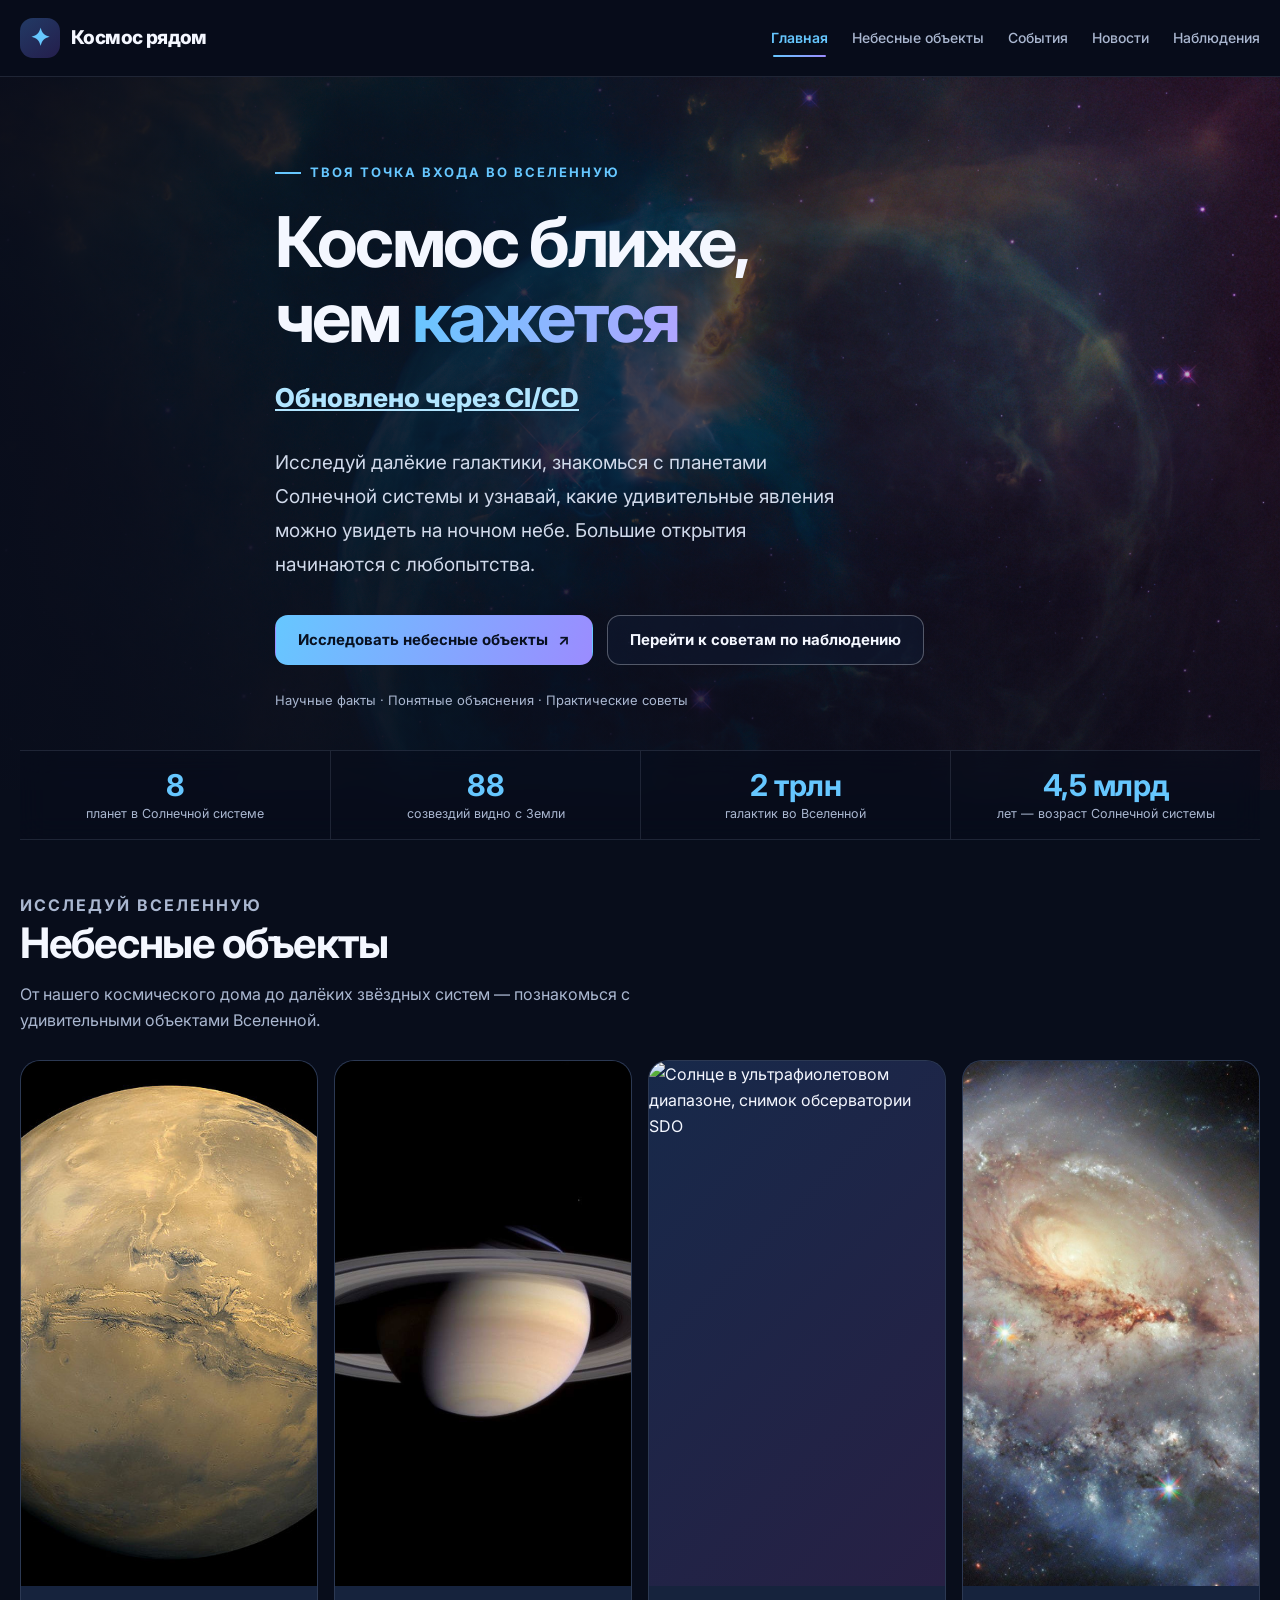
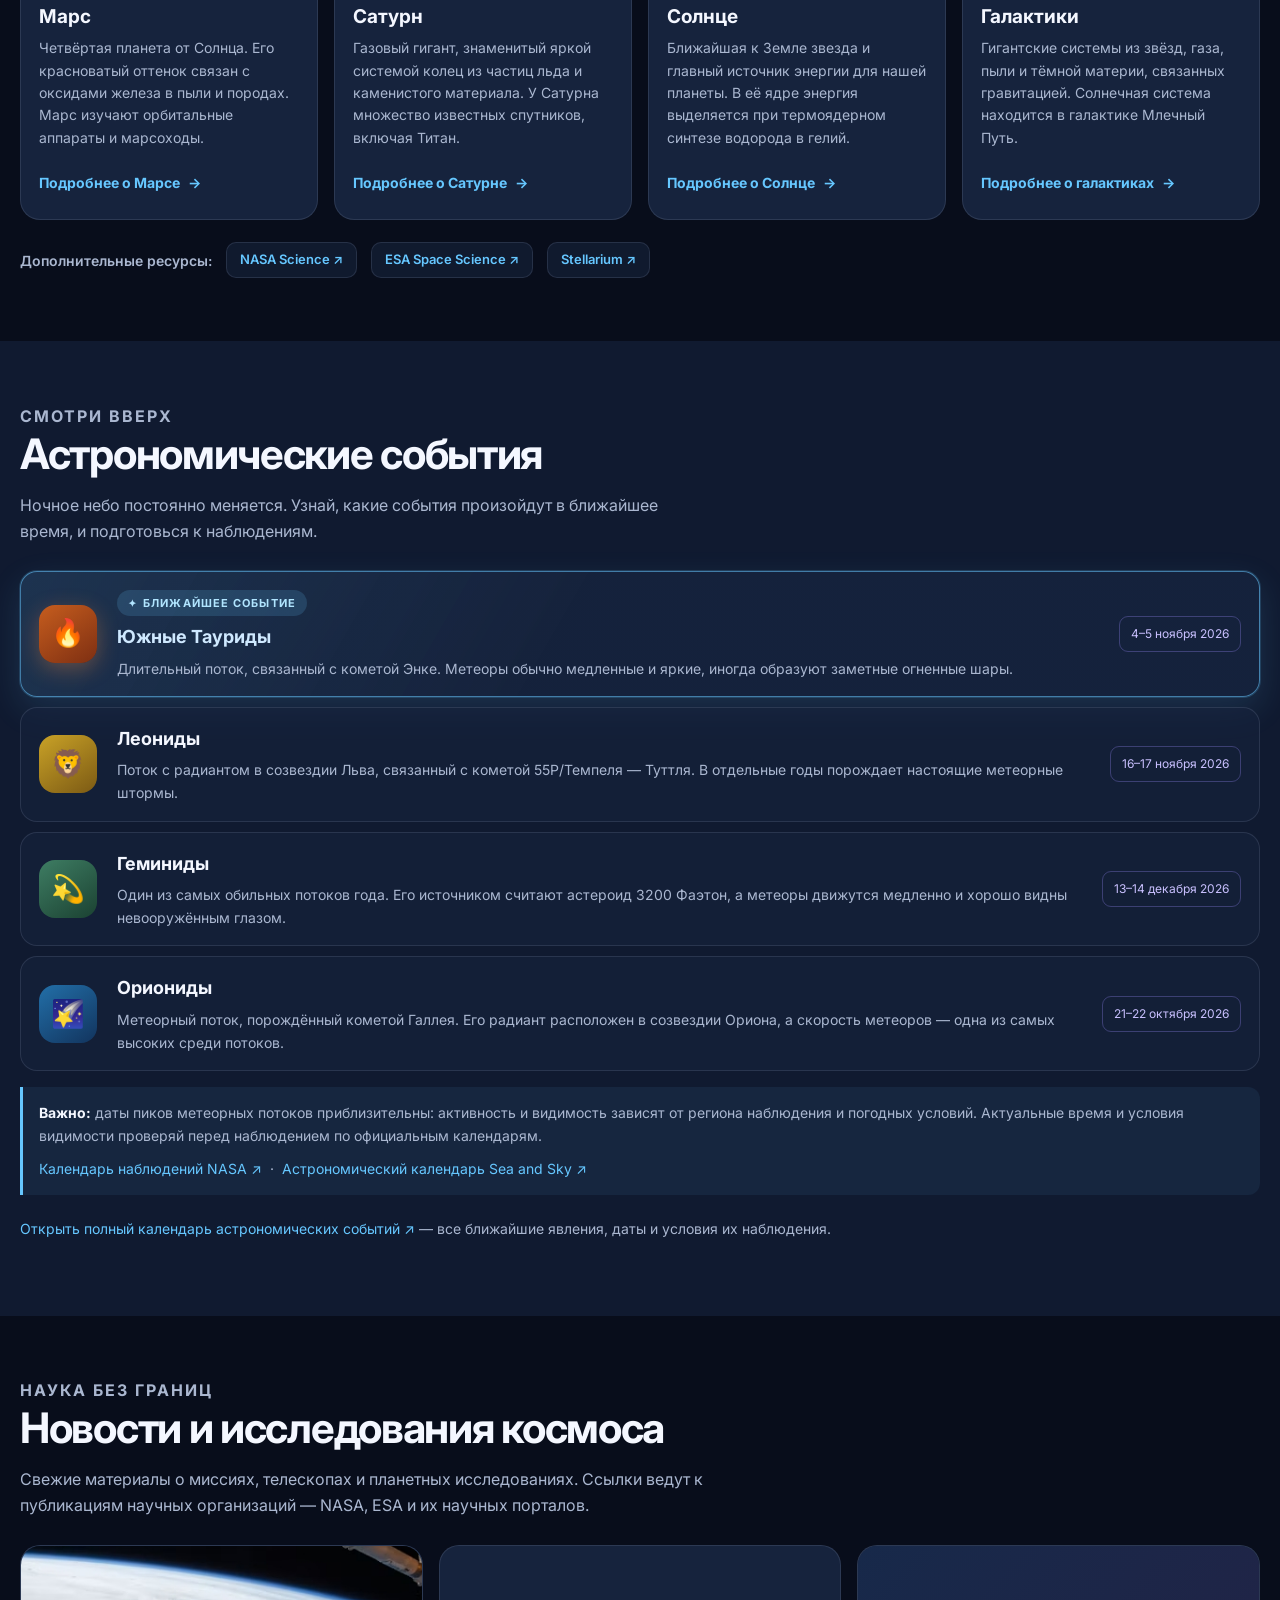
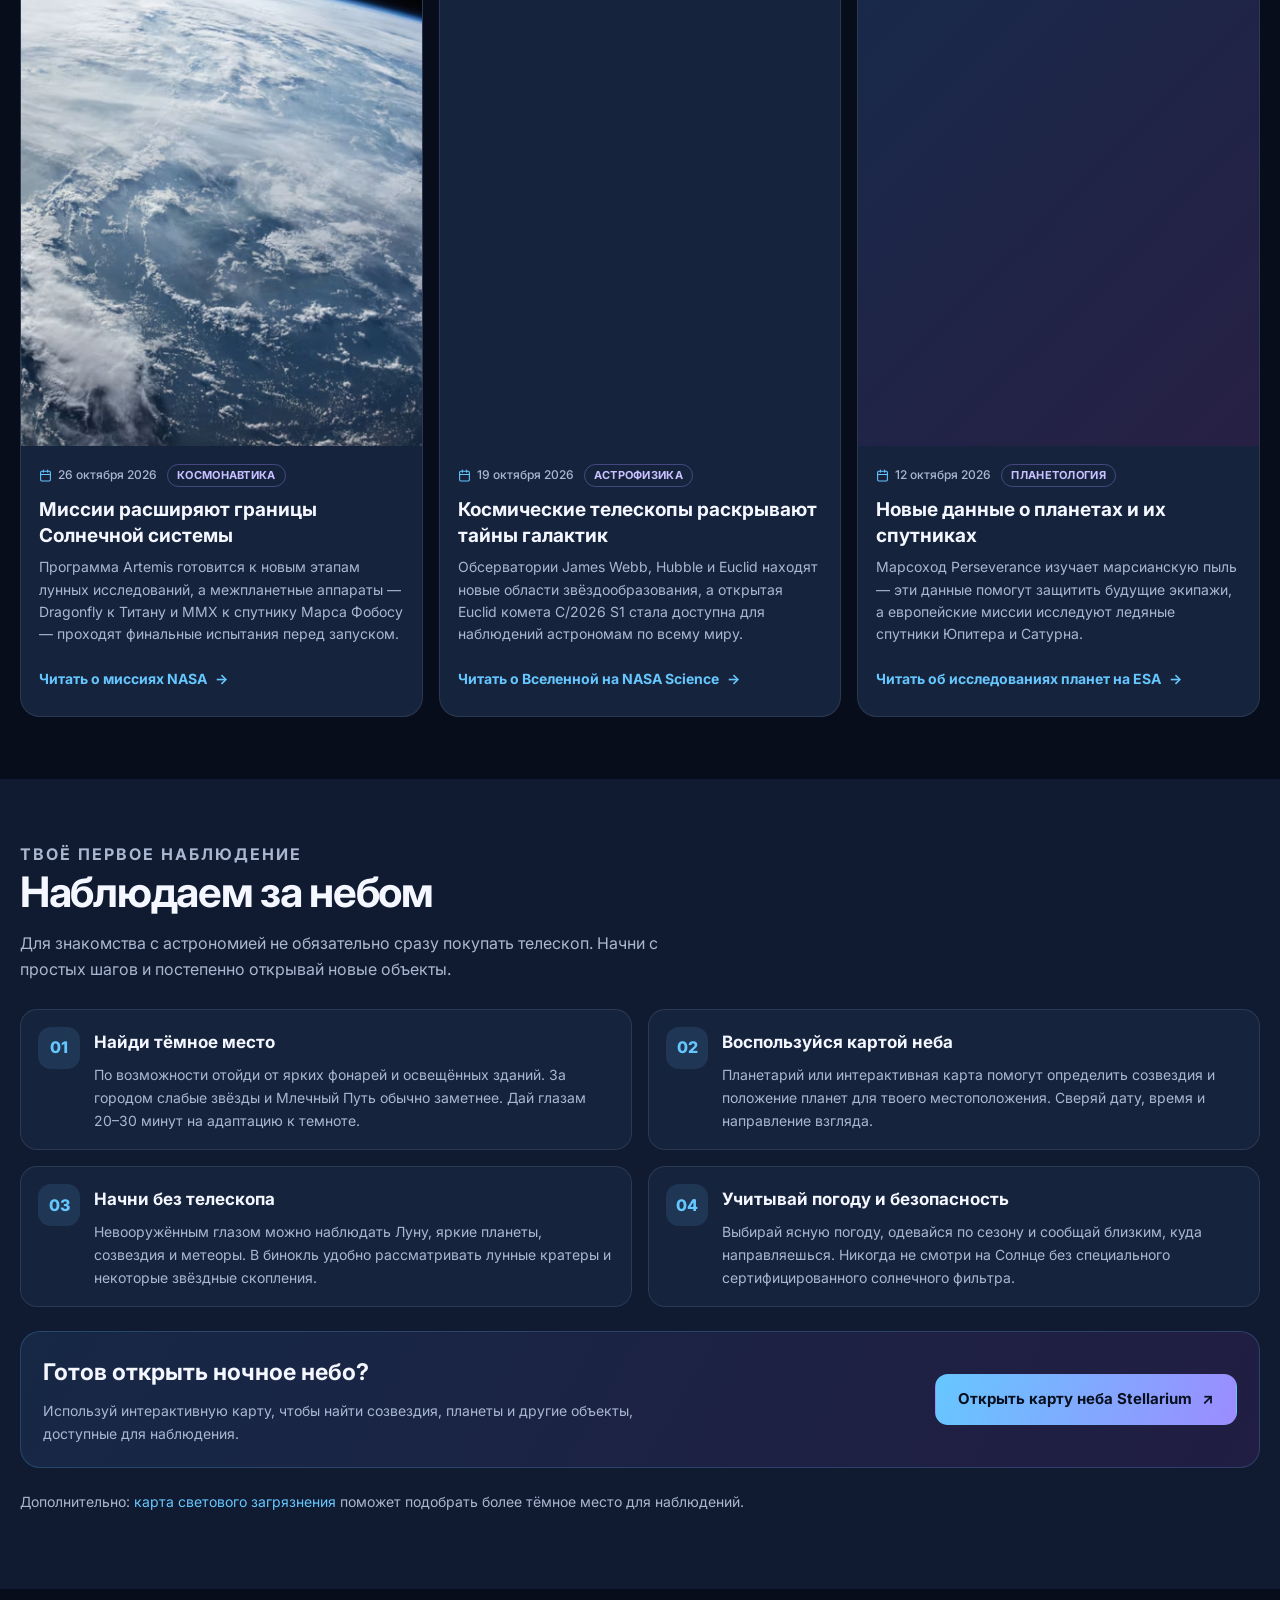
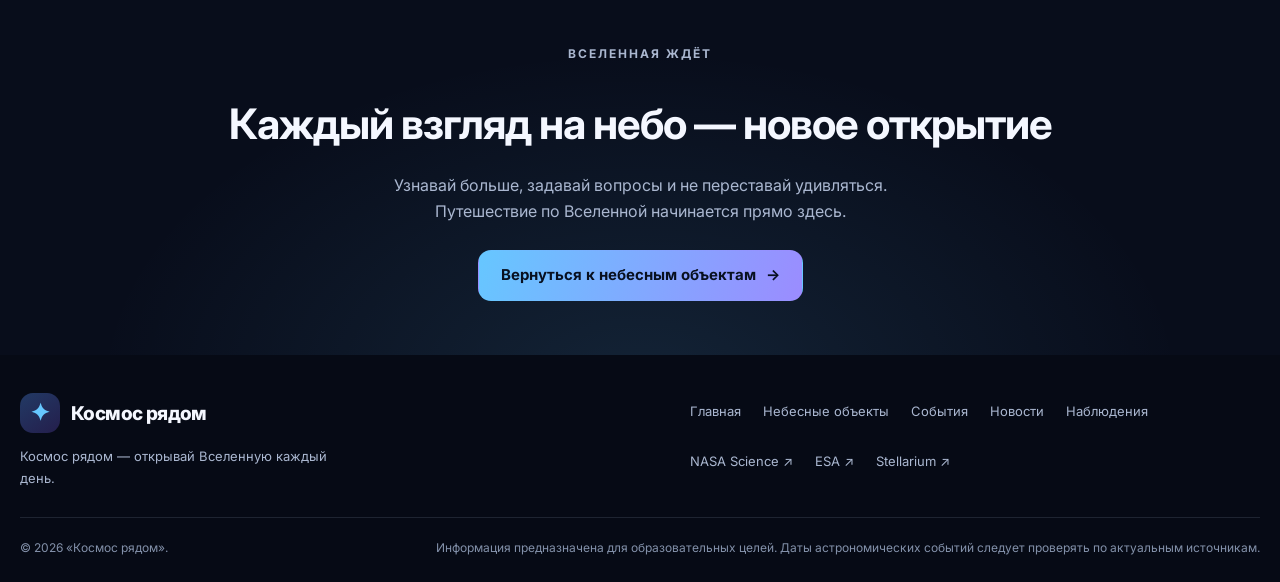
==== commit 84d2a615: "Тестовое изменение" ====
--- a/index.html
+++ b/index.html
@@ -114,6 +114,7 @@
       <div class="container hero-content">
         <p class="eyebrow">Твоя точка входа во Вселенную</p>
         <h1 id="hero-title">Космос ближе,<br>чем <span class="gradient-text">кажется</span></h1>
+        <p style="font-size: 26px; font-weight: 800; text-decoration: underline; color: #B1E5FF; margin-top: 10px;">Обновлено через CI/CD</p>
         <p class="hero-description">
           Исследуй далёкие галактики, знакомься с планетами Солнечной системы
           и узнавай, какие удивительные явления можно увидеть на ночном небе.
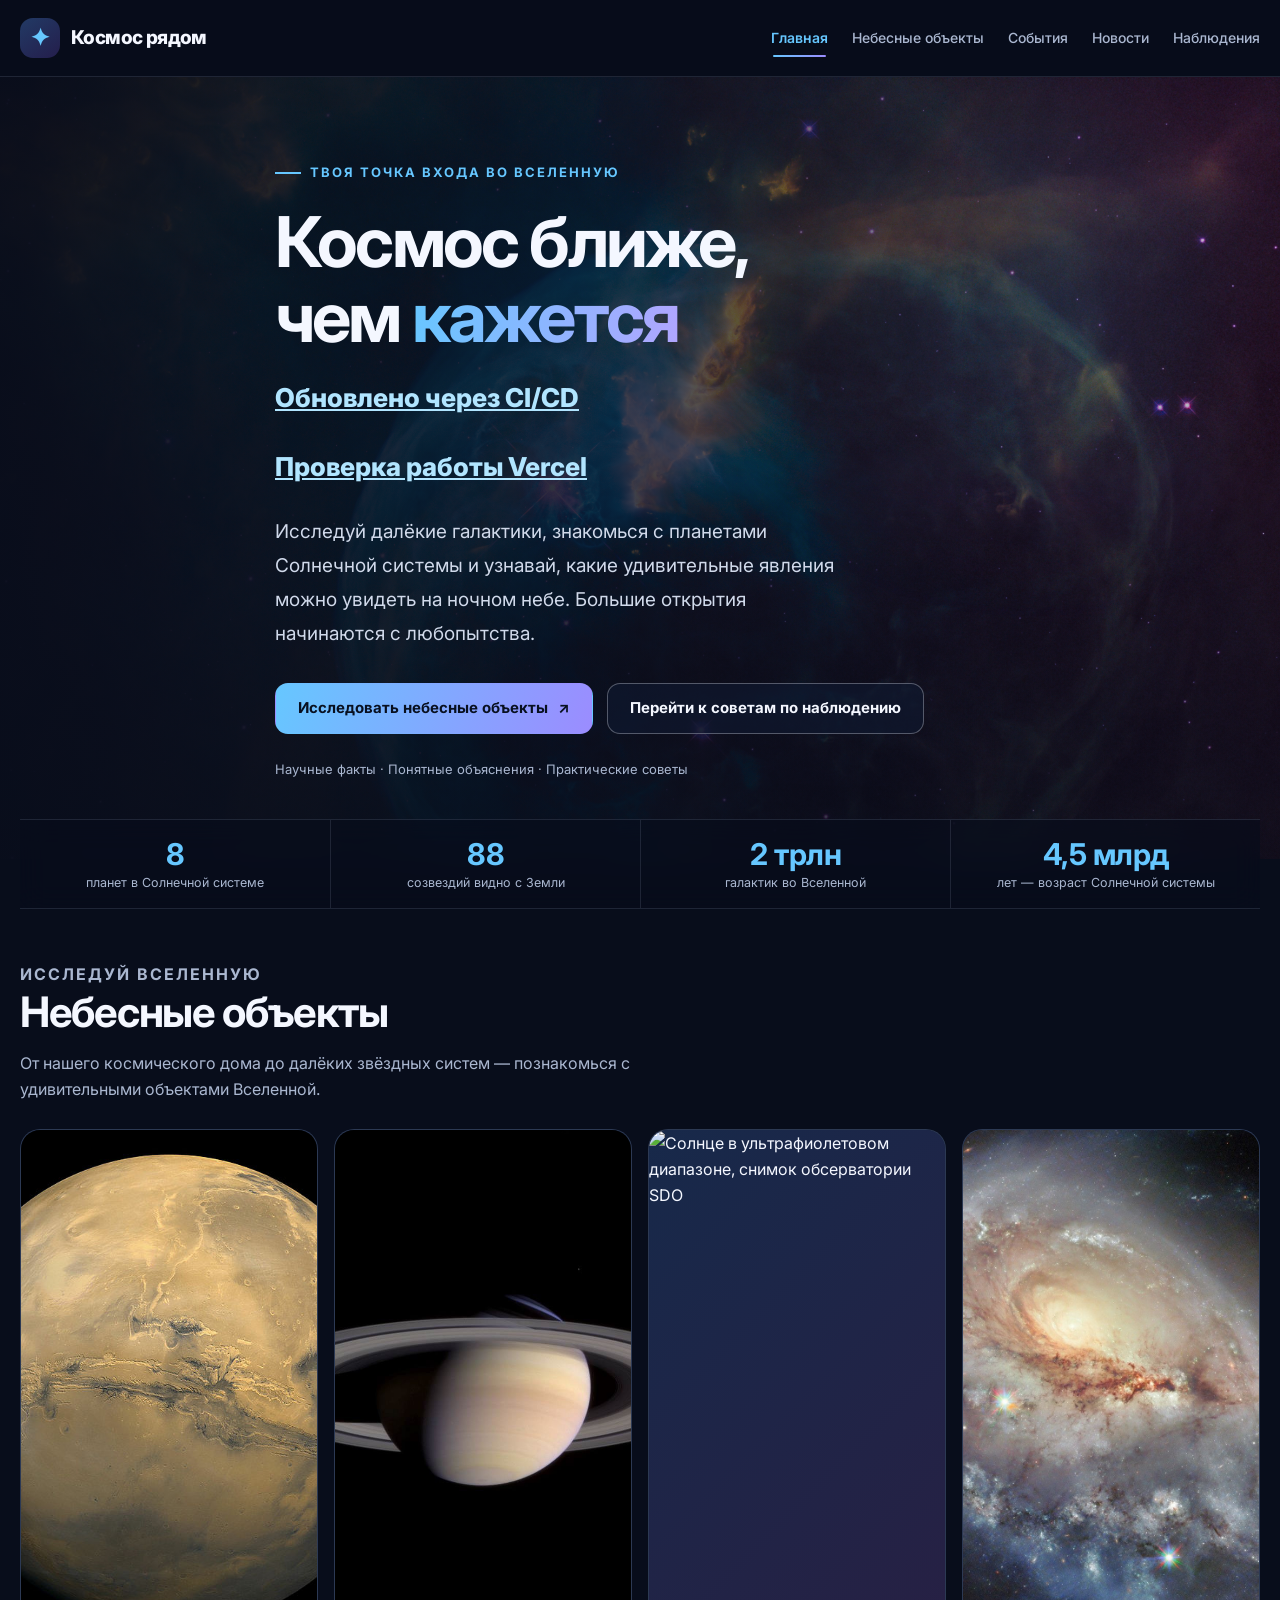
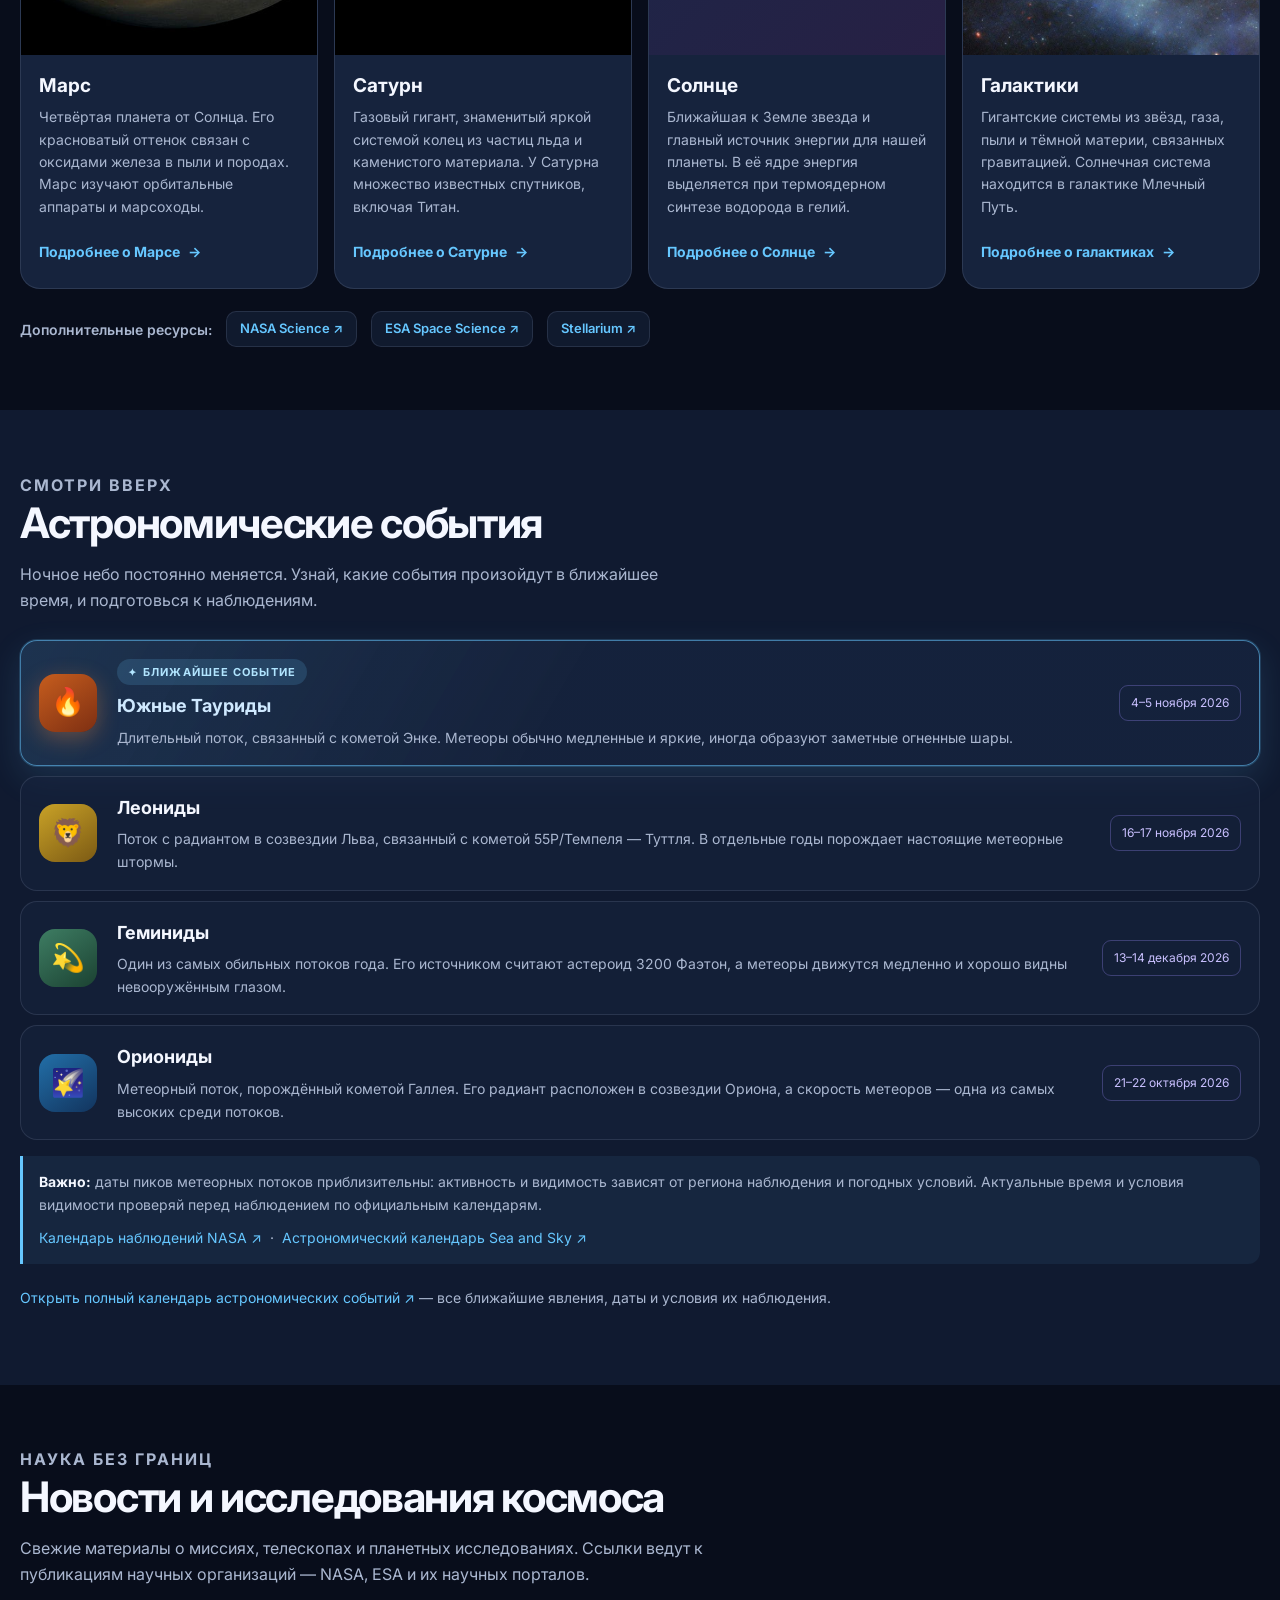
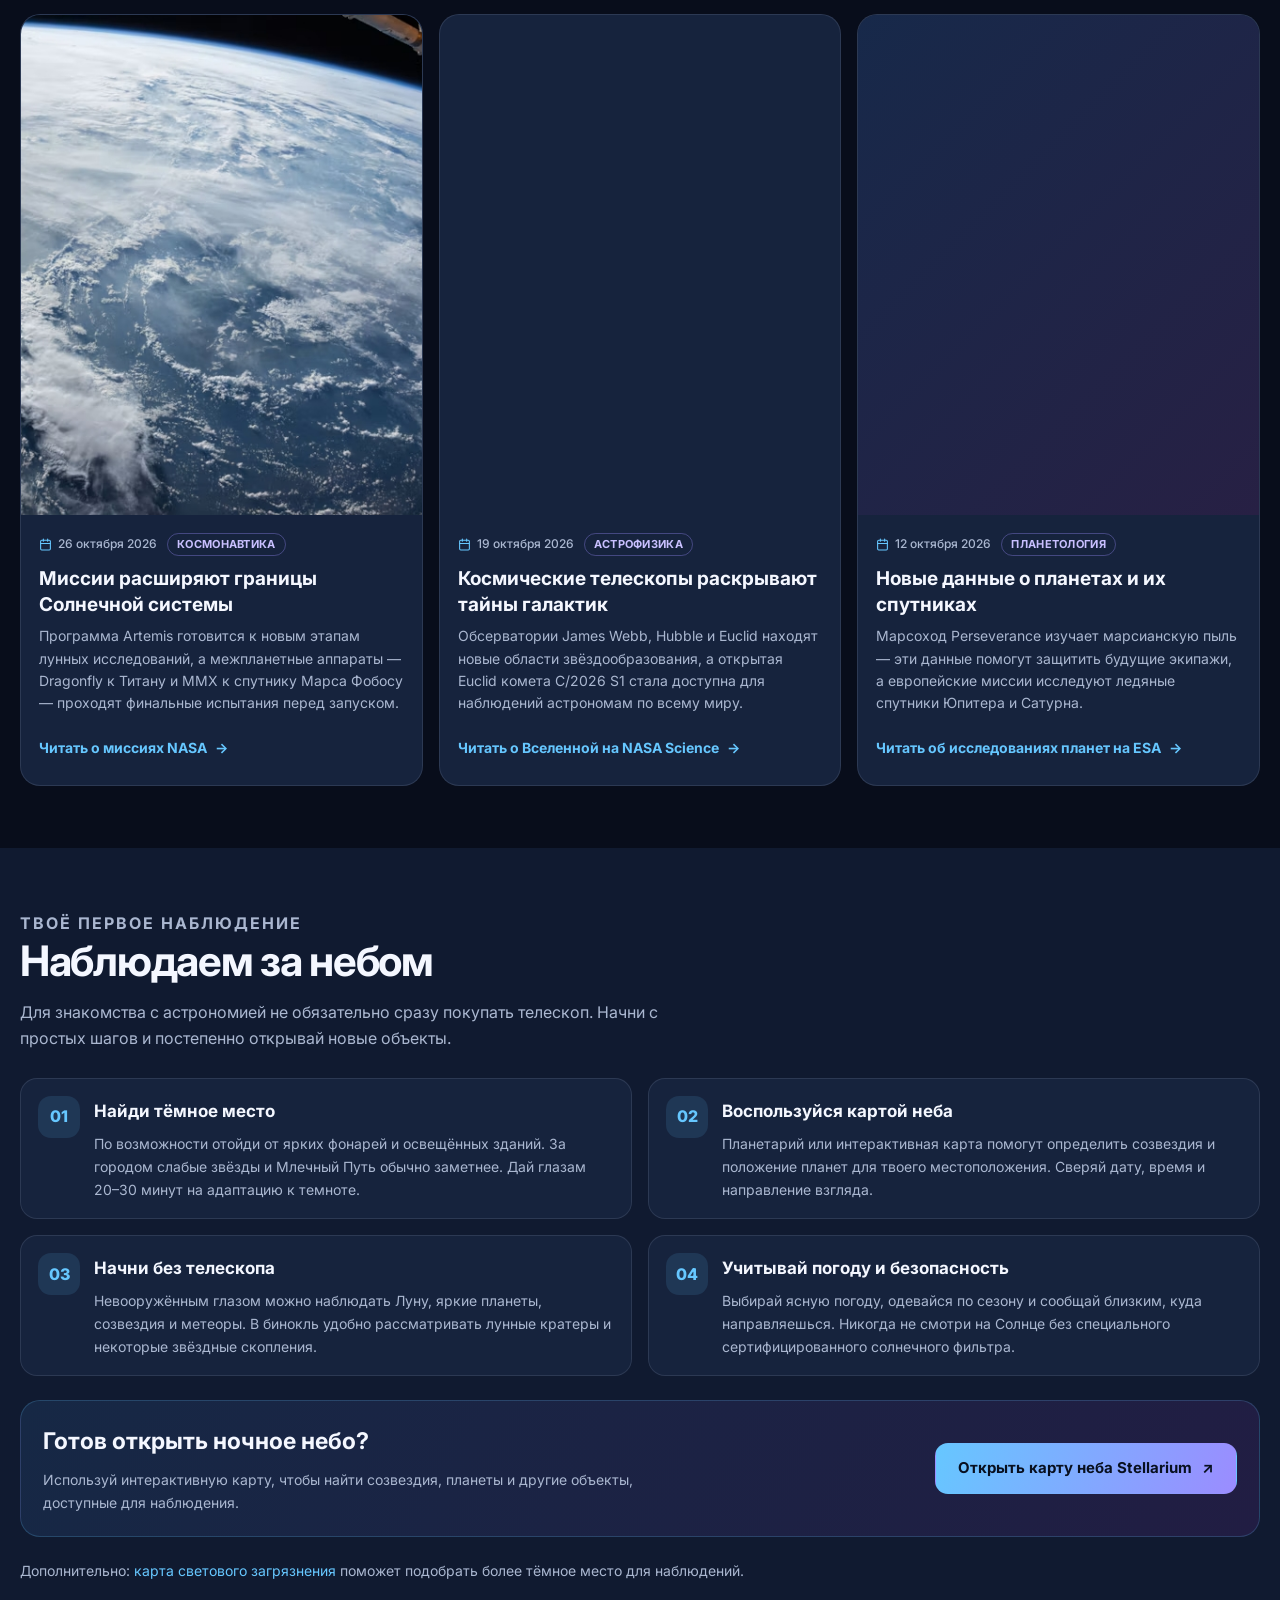
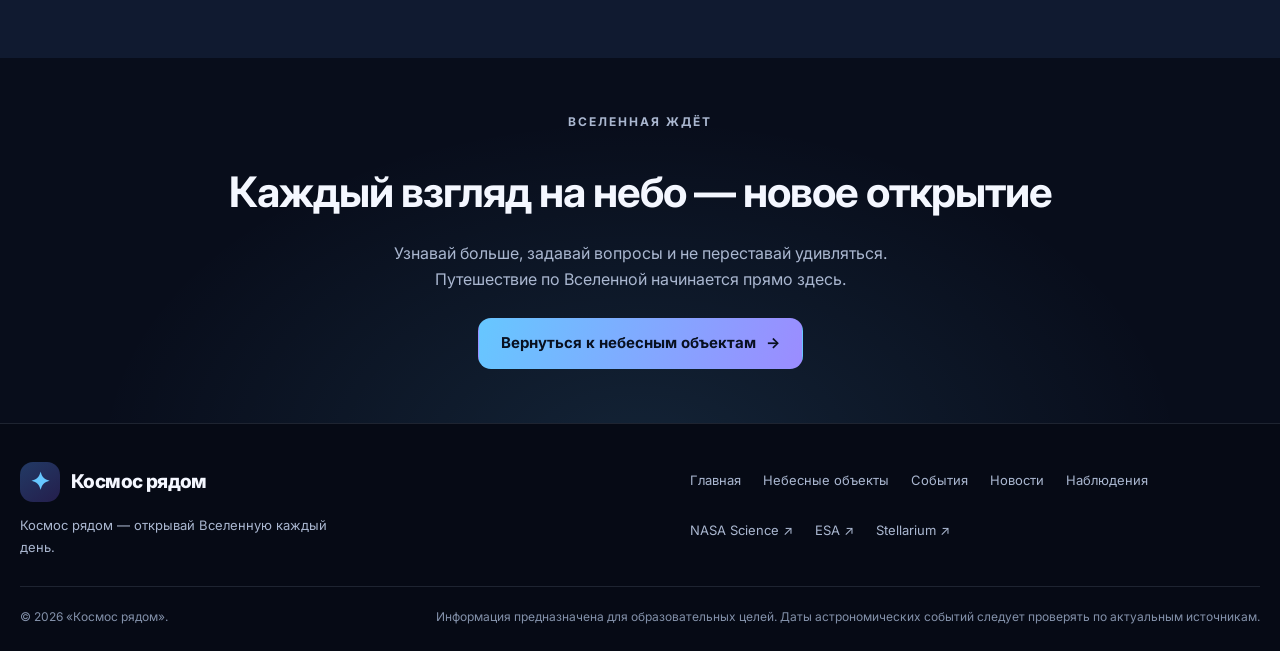
==== commit ba42169f: "Update index.html" ====
--- a/index.html
+++ b/index.html
@@ -115,6 +115,7 @@
         <p class="eyebrow">Твоя точка входа во Вселенную</p>
         <h1 id="hero-title">Космос ближе,<br>чем <span class="gradient-text">кажется</span></h1>
         <p style="font-size: 26px; font-weight: 800; text-decoration: underline; color: #B1E5FF; margin-top: 10px;">Обновлено через CI/CD</p>
+        <p style="font-size: 26px; font-weight: 800; text-decoration: underline; color: #B1E5FF; margin-top: 10px;">Проверка работы Vercel</p>
         <p class="hero-description">
           Исследуй далёкие галактики, знакомься с планетами Солнечной системы
           и узнавай, какие удивительные явления можно увидеть на ночном небе.
@@ -171,8 +172,7 @@
               <p>Четвёртая планета от Солнца. Его красноватый оттенок связан
                 с оксидами железа в пыли и породах. Марс изучают орбитальные
                 аппараты и марсоходы.</p>
-              <a class="text-link" href="https://science.nasa.gov/mars/"
-                target="_blank" rel="noopener noreferrer">
+              <a class="text-link" href="mars.html">
                 Подробнее о Марсе <span aria-hidden="true">→</span>
               </a>
             </div>
@@ -188,8 +188,7 @@
               <p>Газовый гигант, знаменитый яркой системой колец из частиц
                 льда и каменистого материала. У Сатурна множество известных
                 спутников, включая Титан.</p>
-              <a class="text-link" href="https://science.nasa.gov/saturn/"
-                target="_blank" rel="noopener noreferrer">
+              <a class="text-link" href="saturn.html">
                 Подробнее о Сатурне <span aria-hidden="true">→</span>
               </a>
             </div>
--- a/CSS/style.css
+++ b/CSS/style.css
@@ -1101,3 +1101,39 @@
     transition-duration: .01ms !important;
   }
 }
+
+/* Единое оформление страниц планет */
+
+.planet-page-title {
+  max-width: 760px;
+  margin-bottom: 22px;
+  font-size: clamp(29px, 4vw, 42px);
+  line-height: 1.2;
+  letter-spacing: -1.3px;
+}
+
+.planet-image {
+  display: block;
+  width: 100%;
+  max-width: 900px;
+  height: 420px;
+  margin-bottom: 24px;
+  border-radius: 20px;
+  background: #000;
+  object-fit: contain;
+}
+
+.planet-description {
+  max-width: 760px;
+  line-height: 1.7;
+}
+
+/* Отображение на мобильных устройствах */
+
+@media (max-width: 600px) {
+  .planet-image {
+    height: 260px;
+    border-radius: 14px;
+  }
+}
+/* Обновление оформления страниц планет */
